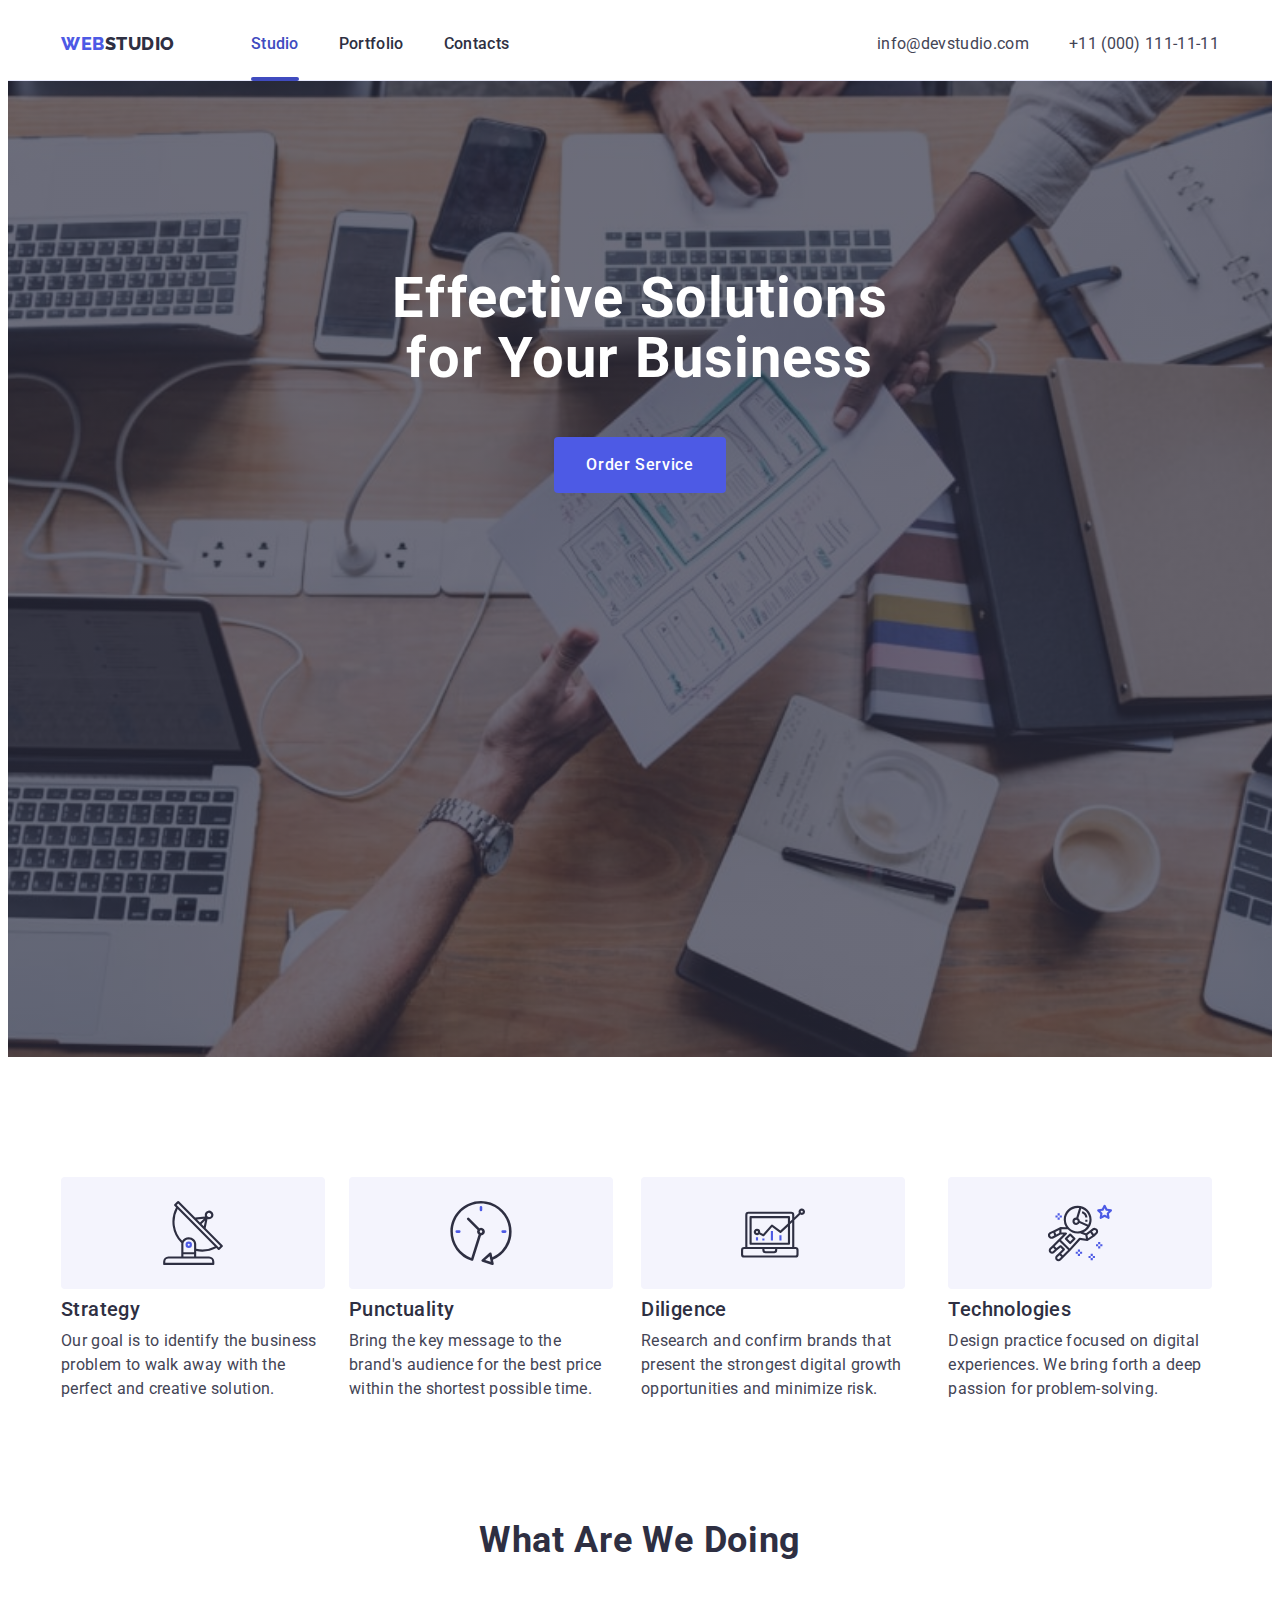
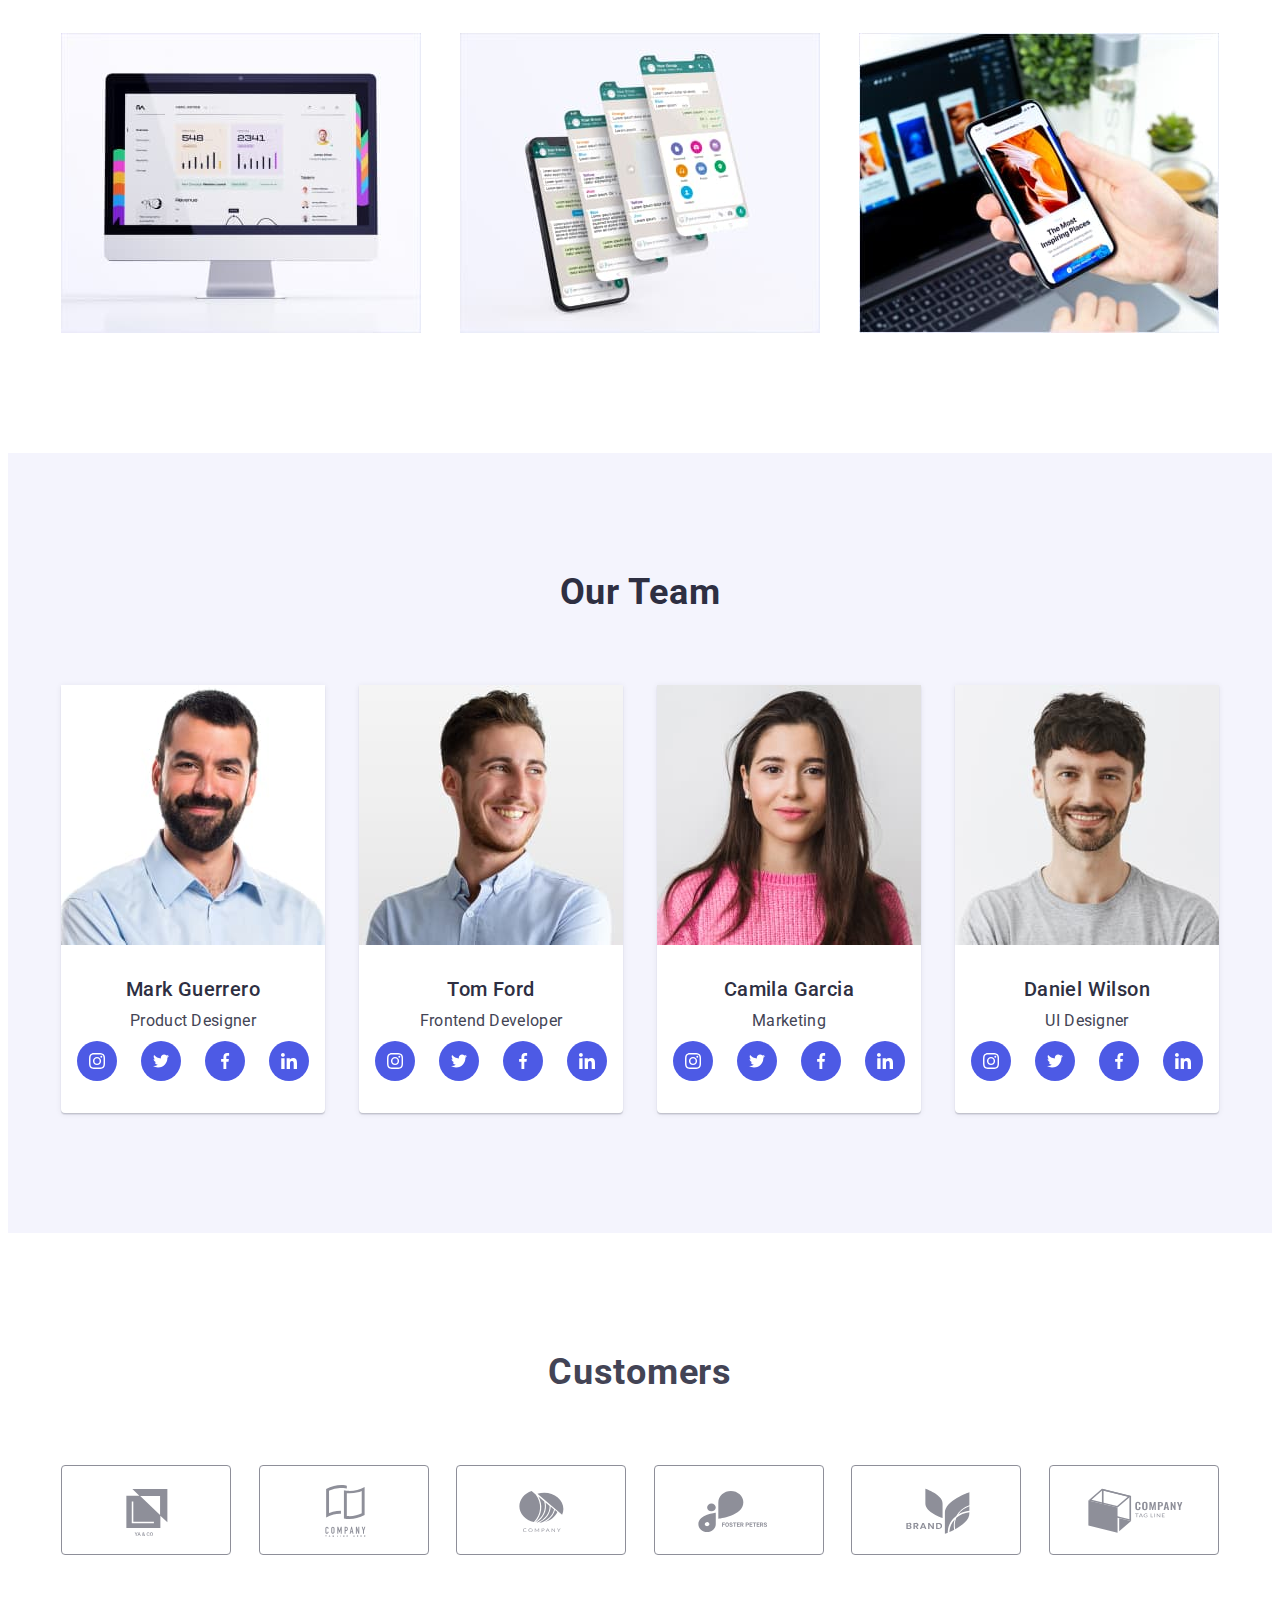
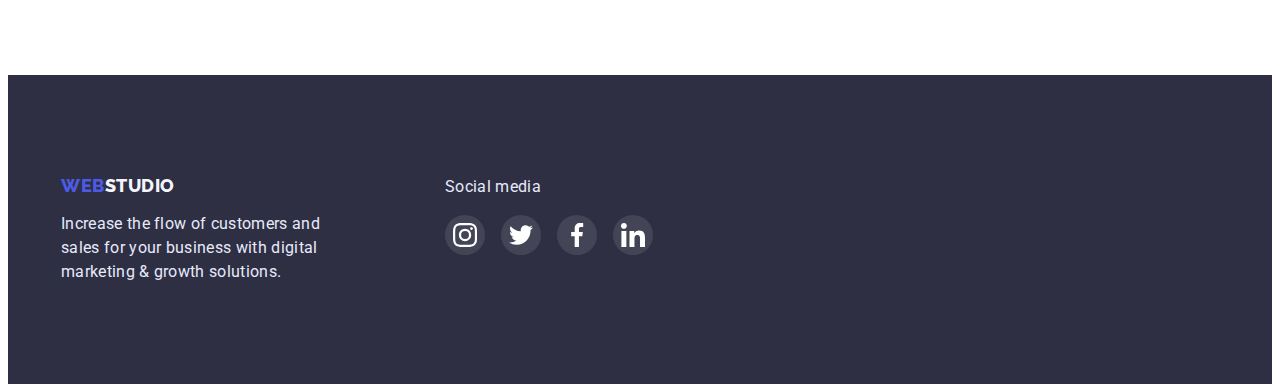
==== index.html @ ecda1d78 "start" ====
<!DOCTYPE html>
<html lang="en">
  <head>
    <meta charset="UTF-8" />
    <meta http-equiv="X-UA-Compatible" content="IE=edge" />
    <meta name="viewport" content="width=device-width, initial-scale=1.0" />
    <link rel="preconnect" href="https://fonts.googleapis.com" />
    <link rel="preconnect" href="https://fonts.gstatic.com" crossorigin />
    <link rel="stylesheet" href="https://cdnjs.cloudflare.com/ajax/libs/modern-normalize/1.1.0/modern-normalize.min.css" integrity="sha512-wpPYUAdjBVSE4KJnH1VR1HeZfpl1ub8YT/NKx4PuQ5NmX2tKuGu6U/JRp5y+Y8XG2tV+wKQpNHVUX03MfMFn9Q==" crossorigin="anonymous" referrerpolicy="no-referrer" />
    <link
      href="https://fonts.googleapis.com/css2?family=Raleway:wght@800&family=Roboto:wght@400;500;700&display=swap"
      rel="stylesheet"
    />
    <link rel="stylesheet" href="./styles/styles.css" />
    <title>WebStudio</title>
  </head>
  <body>
    <header class="header">
      <div class="container">
        <nav class="header-navigat">
          <a class="logo link" href="./index.html"
            >Web<span class="header-logo">Studio</span></a
          >
          <ul class="header-navigate-list list">
            <li><a class="header-item link current" href="./index.html">Studio</a></li>
            <li>
              <a class="header-item link " href="./portfolio.html">Portfolio</a>
            </li>
            <li><a class="header-item link" href="">Contacts</a></li>
          </ul>
        </nav>
        <address class="header-address">
          <ul class="header-adress-list list">
            <li>
              <a class="header-contacts link" href="mailto:info@devstudio.com"
                >info@devstudio.com</a
              >
            </li>
            <li>
              <a class="header-contacts link" href="tel:+110001111111"
                >+11 (000) 111-11-11</a
              >
            </li>
          </ul>
        </address>
      </div>
    </header>
    <main>
      <section class="face">
        <div class="face-conteiner container">
          <h1 class="face-text">Effective Solutions for Your Business</h1>
          <button class="face-btn" type="button" data-modal-open>Order Service</button>
        </div >
      </section>
      <section class="targets">
        <div class="targets-conteiner container">
          <h2 class="visually_hidden">targets</h2>
          <ul class="targets-list list">
            <li class="targets-item">
            <div class="targets-pictures">
           <svg class="targets-svg" width="64" height="64"> <use href="./images/sprite-icon-color.svg#icon-antenna-1" ></use> </svg>
              </div> 
              <h3 class="targets-main">Strategy</h3>
              <p class="targets-text">
                Our goal is to identify the business problem to walk away with the
                perfect and creative solution.
              </p>
            </li>
            <li class="targets-item">
              <div class="targets-pictures">
                <svg class="targets-svg" width="64" height="64"> <use href="./images/sprite-icon-color.svg#icon-clock-1" ></use> </svg>
              </div> 
              <h3 class="targets-main">Punctuality</h3>
              <p class="targets-text">
                Bring the key message to the brand's audience for the best price
                within the shortest possible time.
              </p>
            </li>
            <li class="targets-item">
              <div class="targets-pictures">
                <svg class="targets-svg" width="64" height="64"> <use href="./images/sprite-icon-color.svg#icon-diagram-1" ></use> </svg>
              </div> 
              <h3 class="targets-main">Diligence</h3>
              <p class="targets-text">
                Research and confirm brands that present the strongest digital
                growth opportunities and minimize risk.
              </p>
            </li>
            <li class="targets-item">
              <div class="targets-pictures">
                <svg class="targets-svg" width="64" height="64"> <use href="./images/sprite-icon-color.svg#icon-astronaut-1" ></use> </svg>
              </div> 
              <h3 class="targets-main">Technologies</h3>
              <p class="targets-text">
                Design practice focused on digital experiences. We bring forth a
                deep passion for problem-solving.
              </p>
            </li>
          </ul>
        </div>
      </section>
      <section class="activity">
        <div class="activity-conteiner container">
          <h2 class="activiti-main">What are we doing</h2>
          <ul class="activity-list list">
            <li>
              <img
                src="./images/img1.jpg"
                alt="dektop"
                width="360"
                height="300"
              />
            </li>
            <li>
              <img
                src="./images/img2.jpg"
                alt="layers"
                width="360"
                height="300"
              />
            </li>
            <li>
              <img
                src="./images/img3.jpg"
                alt="mobile"
                width="360"
                height="300"
              />
            </li>
          </ul>
        </div class="container">
      </section>
      <section class="team">
        <div class="team-conteiner container">
          <h2 class="team-main">Our Team</h2>
          <ul class="team-list list">
            <li class="team-item">
              <img
                src="./images/team_card_1.jpg"
                alt="Mark"
                width="264"
                height="260"
              />
              <div class="team_person-job">
                <h3 class="team-person">Mark Guerrero</h3>
                <p class="team-job">Product Designer</p>
                <ul class="team-list-icon list">
                  <li class="team-item-icon">
                    <a class="team-icon-link link" href="">
                      <svg class="team-icon"><use href="./images/sprite-icon.svg#icon-instagram-2"> </use></svg>
                    </a>
                  </li>
                  <li class="team-item-icon">
                    <a class="team-icon-link link" href="">
                      <svg class="team-icon"><use href="./images/sprite-icon.svg#icon-twitter-2"></use></svg>
                    </a>
                  </li>
                  <li class="team-item-icon">
                    <a class="team-icon-link link" href="">
                      <svg class="team-icon"><use href="./images/sprite-icon.svg#icon-facebook-2">  </use></svg>
                    </a>
                  </li>
                  <li class="team-item-icon">
                    <a class="team-icon-link link" href="">
                      <svg class="team-icon"><use href="./images/sprite-icon.svg#icon-linkedin-2">  </use></svg>
                    </a>
                  </li>
                </ul>
              </div>
            </li>
            <li class="team-item">
              <img
                src="./images/team_card_2.jpg"
                alt="Tom"
                width="264"
                height="260"
              />
              <div class="team_person-job">
                <h3 class="team-person">Tom Ford</h3>
                <p class="team-job">Frontend Developer</p>
                <ul class="team-list-icon list">
                  <li class="team-item-icon">
                    <a class="team-icon-link link" href="">
                      <svg class="team-icon"><use href="./images/sprite-icon.svg#icon-instagram-2"> </use></svg>
                    </a>
                  </li>
                  <li class="team-item-icon">
                    <a class="team-icon-link link" href="">
                      <svg class="team-icon"><use href="./images/sprite-icon.svg#icon-twitter-2"></use></svg>
                    </a>
                  </li>
                  <li class="team-item-icon">
                    <a class="team-icon-link link" href="">
                      <svg class="team-icon"><use href="./images/sprite-icon.svg#icon-facebook-2">  </use></svg>
                    </a>
                  </li>
                  <li class="team-item-icon">
                    <a class="team-icon-link link" href="">
                      <svg class="team-icon"><use href="./images/sprite-icon.svg#icon-linkedin-2">  </use></svg>
                    </a>
                  </li>
                </ul>
              </div>
            </li>
            <li class="team-item">
              <img
                src="./images/team_card_3.jpg"
                alt="Camila"
                width="264"
                height="260"
              />
              <div class="team_person-job">
                <h3 class="team-person">Camila Garcia</h3>
                <p class="team-job">Marketing</p>
                <ul class="team-list-icon list">
                  <li class="team-item-icon">
                    <a class="team-icon-link link" href="">
                      <svg class="team-icon"><use href="./images/sprite-icon.svg#icon-instagram-2"> </use></svg>
                    </a>
                  </li>
                  <li class="team-item-icon">
                    <a class="team-icon-link link" href="">
                      <svg class="team-icon"><use href="./images/sprite-icon.svg#icon-twitter-2"></use></svg>
                    </a>
                  </li>
                  <li class="team-item-icon">
                    <a class="team-icon-link link" href="">
                      <svg class="team-icon"><use href="./images/sprite-icon.svg#icon-facebook-2">  </use></svg>
                    </a>
                  </li>
                  <li class="team-item-icon">
                    <a class="team-icon-link link" href="">
                      <svg class="team-icon"><use href="./images/sprite-icon.svg#icon-linkedin-2">  </use></svg>
                    </a>
                  </li>
                </ul>
              </div>
            </li>
            <li class="team-item">
              <img
                src="./images/team_card_4.jpg"
                alt="Daniel"
                width="264"
                height="260"
              />
              <div class="team_person-job">
                <h3 class="team-person">Daniel Wilson</h3>
                <p class="team-job">UI Designer</p>
                <ul class="team-list-icon list">
                  <li class="team-item-icon">
                    <a class="team-icon-link link" href="">
                      <svg class="team-icon"><use href="./images/sprite-icon.svg#icon-instagram-2"> </use></svg>
                    </a>
                  </li>
                  <li class="team-item-icon">
                    <a class="team-icon-link link" href="">
                      <svg class="team-icon"><use href="./images/sprite-icon.svg#icon-twitter-2"></use></svg>
                    </a>
                  </li>
                  <li class="team-item-icon">
                    <a class="team-icon-link link" href="">
                      <svg class="team-icon"><use href="./images/sprite-icon.svg#icon-facebook-2">  </use></svg>
                    </a>
                  </li>
                  <li class="team-item-icon">
                    <a class="team-icon-link link" href="">
                      <svg class="team-icon"><use href="./images/sprite-icon.svg#icon-linkedin-2">  </use></svg>
                    </a>
                  </li>
                </ul>
              </div>
            </li>
          </ul>
        </div>
      </section>
      <section class="customers"><div class="container"><h2 class="customers-main">Customers</h2>
        <ul class="customers-list list">
          <li class="customers-item">
            <a href="" class="customers-link link">
              <svg class="customers-icon" width="" height="">
                <use href="./images/sprite-icon.svg#icon-Logo"></use>
              </svg>
            </a>
          </li>
          <li class="customers-item">
            <a href="" class="customers-link link">
              <svg class="customers-icon" width="" height="">
                <use href="./images/sprite-icon.svg#icon-Logo-1"></use>
              </svg>
            </a>
          </li>
          <li class="customers-item">
            <a href="" class="customers-link link">
              <svg class="customers-icon" width="" height="">
                <use href="./images/sprite-icon.svg#icon-Logo-2"></use>
              </svg>
            </a>
          </li>
          <li class="customers-item">
            <a href="" class="customers-link link">
              <svg class="customers-icon" width="" height="">
                <use href="./images/sprite-icon.svg#icon-Logo-3"></use>
              </svg>
            </a>
          </li>
          <li class="customers-item">
            <a href="" class="customers-link link">
              <svg class="customers-icon" width="" height="">
                <use href="./images/sprite-icon.svg#icon-Logo-4"></use>
              </svg>
            </a>
          </li>
          <li class="customers-item">
            <a href="" class="customers-link link">
              <svg class="customers-icon" width="" height="">
                <use href="./images/sprite-icon.svg#icon-Logo-5"></use>
              </svg>
            </a>
          </li>
        </ul>
      </div></section>
    </main>
    <footer class="footer">
      <div class=" footer-conteiner container">
        <div class="footer_logo-text">
          <a class="logo link" href="./index.html"
            >Web<span class="footer-logo">Studio</span></a
          >
          <p class="footer-text">
            Increase the flow of customers and sales for your business with digital
            marketing & growth solutions.
          </p>
        </div>
        <div class="footer-social">
          <p class="social-text">Social media</p>
          <ul class="social-list-icon list">
                    <li class="social-item-icon">
                      <a class="social-icon-link link" href="">
                        <svg class="social-icon"><use href="./images/sprite-icon.svg#icon-instagram-2"> </use></svg>
                      </a>
                    </li>
                    <li class="social-item-icon">
                      <a class="social-icon-link link" href="">
                        <svg class="social-icon"><use href="./images/sprite-icon.svg#icon-twitter-2"></use></svg>
                      </a>
                    </li>
                    <li class="social-item-icon">
                      <a class="social-icon-link link" href="">
                        <svg class="social-icon"><use href="./images/sprite-icon.svg#icon-facebook-2">  </use></svg>
                      </a>
                    </li>
                    <li class="social-item-icon">
                      <a class="social-icon-link link" href="">
                        <svg class="social-icon"><use href="./images/sprite-icon.svg#icon-linkedin-2">  </use></svg>
                      </a>
                    </li>
                  </ul>
        </div>
      </div>
    </footer>
    <div class="backdrop is-hidden" data-modal>
      <div class="modal">
        
        <button class="backdrop-close-btn" data-modal-close>
          <svg class="close-btn">
            <use class="close-btn-x" width="8px" height="8px" href="./images/xo.svg#icon-x"></use></svg>
        </button>
      </div>
    </div>
    <script src="./js/modal.js"></script>
  </body>
</html>
---- styles/styles.css ----
:root {
    --text: #434455;
    --primary_brand: #4D5AE5;
    --dark: #2E2F42;
    --pressed_state: #404BBF;
    --subtle_text: #8E8F99;
    --success: #31D0AA;
    --accent: #E7E9FC;
    --light: #F4F4Fd;
    --modal_overlay: rgb(46, 47, 66, 0.4);
    --hero_background: rgb(46, 47, 66, 0.7);
    --white_background: #FFFFFF;

}

body {
    font-family: "Roboto", sans-serif;
    color: var(--text);

}

h1,
h2,
h3,
p,
ul {
    margin: 0;
    padding: 0;
}

img {
    display: block;
    max-width: 100%;
    height: auto;
}

.list {

    list-style: none;
}

.link {
    text-decoration: none;
}

.container {
    width: 1158px;
    padding: 0 15px;
    margin: auto;

    /* outline: 1px solid orange; */
}

.visually_hidden {
    position: absolute;
    width: 1px;
    height: 1px;
    margin: -1px;
    border: 0;
    padding: 0;
    white-space: nowrap;
    clip-path: inset(100%);
    clip: rect(0 0 0 0);
    overflow: hidden;
}

/*--------------MODAL-------------*/
.backdrop {
    position: fixed;
    left: 0;
    top: 0;
    width: 100%;
    height: 100%;
    background-color: var(--modal_overlay);
    opacity: 1;

    transition: opacity 250ms cubic-bezier(0.4, 0, 0.2, 1);
}

.backdrop.is-hidden {
    opacity: 0;
    pointer-events: none;
}

.modal {
    position: absolute;
    top: 50%;
    left: 50%;
    transform: translate(-50%, -50%);
    min-width: 408px;
    min-height: 576px;

    background-color: var(--white_background);
    box-shadow: 0px 1px 1px rgba(0, 0, 0, 0.14), 0px 1px 3px rgba(0, 0, 0, 0.12), 0px 2px 1px rgba(0, 0, 0, 0.2);
    border-radius: 4px;
}

.backdrop-close-btn {
    position: absolute;
    top: 24px;
    right: 24px;
    display: flex;
    justify-content: center;
    align-items: center;
    width: 24px;
    height: 24px;
    border: 1px solid var(--dark);
    border-radius: 50%;
    background-color: var(--white_background);
    

    transition: background-color 250ms cubic-bezier(0.4, 0, 0.2, 1);
    cursor: pointer;

}

.close-btn{

    width: 8px;
    height: 8px;
    fill: var(--dark);
    transition: transform 250ms cubic-bezier(0.4, 0, 0.2, 1);
}

.backdrop-close-btn:is(:hover, :focus) {
    border: 1px solid var(--pressed_state);
    background-color: var(--pressed_state);
}

.backdrop-close-btn:is(:hover, :focus) .close-btn{
    fill: var(--white_background);
    transform: rotate(180deg);
}




/*----------HEADER-FOOTER--------*/
.header {
    margin: 0;
    padding: 24px 0;
    border-bottom-width: 1px;
    border-bottom-style: solid;
    border-bottom-color: var(--accent);
}

.header>.container {
    display: flex;
    justify-content: space-between;

}

.header-navigat {
    display: flex;
    justify-content: space-between;
    align-items: center;

}

.header-navigate-list {
    display: flex;
    gap: 40px;
    margin-left: 76px;
}

.logo {
    font-family: 'Raleway', sans-serif;
    font-weight: 800;
    font-size: 18px;
    line-height: 1.17;
    letter-spacing: 0.03em;
    text-transform: uppercase;
    color: var(--primary_brand);

    margin: 0;
    padding: 0;

}

.header-logo {
    color: var(--dark);
}

.header-adress-list {
    display: flex;
    gap: 40px;
}

.header-item {
    position: relative;
    font-family: inherit;
    font-weight: 500;
    font-size: 16px;
    line-height: 1.5;
    letter-spacing: 0.02em;
    color: var(--dark);

    transition: color 250ms cubic-bezier(0.4, 0, 0.2, 1);
}

.header-item:is(:hover, :focus) {
    color: var(--pressed_state);
}

.current {
    color: var(--pressed_state);
    }

.current::after {
    position: absolute;
    content: '';
    display: block;
    background-color: currentColor;
    left: 0;
    bottom: -28px;

    width: 100%;
    height: 4px;
    border-radius: 2px;
}

.header-address {
    display: flex;
    font-style: normal;
    align-items: center;
    justify-content: flex-end;
    gap: 40px;
    margin: 0;
}


.header-contacts {
    font-style: normal;
    font-size: 16px;
    line-height: 1.5;
    letter-spacing: 0.02em;
    color: var(--text);

    transition: color 250ms cubic-bezier(0.4, 0, 0.2, 1);
}

.header-contacts:is(:hover, :focus) {
    color: var(--pressed_state);
}


.footer {
    padding-top: 100px;
    padding-bottom: 100px;
    background-color: var(--dark);
}

.footer-conteiner {
    display: flex;
}

.footer_logo-text {}

.footer-logo {
    color: var(--light);
}

.footer-text {
    font-size: 16px;
    line-height: 1.5;
    letter-spacing: 0.02em;
    color: var(--accent);

    width: 264px;
    margin-top: 16px;

}

.footer-social {
    margin-left: 120px;
}

.social-text {
    font-size: 16px;
    line-height: 1.5;
    letter-spacing: 0.02em;
    color: var(--accent);

}

.social-list-icon {
    display: flex;
    align-items: center;
    gap: 16px;
    margin-top: 16px;
}

.social-item-icon {}

.social-icon-link {
    display: flex;
    justify-content: center;
    align-items: center;
    width: 40px;
    height: 40px;
    border-radius: 50%;
    background-image: linear-gradient(rgba(255, 255, 255, 0.1), rgba(255, 255, 255, 0.1));

    transition: background-color 250ms cubic-bezier(0.4, 0, 0.2, 1);
}

.social-icon-link:is(:hover, :focus) {
    background-color: var(--success);
}

.social-icon {

    width: 24px;
    height: 24px;
    fill: var(--white_background);
}

/*----------MAIN---------*/
.face {
    max-width: 1440px;
    height: 600px;
    margin: 0 auto;
    background-color: var(--dark);
    background-image: linear-gradient(rgba(46, 47, 66, 0.7), rgba(46, 47, 66, 0.7)), url(../images/people-office\ 1-min.jpg);
    background-repeat: no-repeat;
    background-size: cover;
    background-position: center;
    padding-top: 188px;
    padding-bottom: 188px;
}

.face-conteiner {
    display: flex;
    flex-direction: column;
    justify-content: center;
    align-items: center;

}

.face-text {
    font-weight: 700;
    font-size: 56px;
    line-height: 1.07;
    text-align: center;
    letter-spacing: 0.02em;
    cursor: pointer;
    color: var(--white_background);


    margin-bottom: 48px;
    width: 496px;

}

.face-btn {
    font-family: 'Roboto', sans-serif;
    font-weight: 500;
    font-size: 16px;
    line-height: 1.5;
    letter-spacing: 0.04em;
    background-color: var(--primary_brand);
    color: var(--white_background);
    cursor: pointer;

    padding-top: 16px;
    padding-bottom: 16px;
    padding-left: 32px;
    padding-right: 32px;
    border-radius: 4px;
    border: none;

    transition: background-color 250ms cubic-bezier(0.4, 0, 0.2, 1);
}

.face-btn:is(:hover, :focus) {
    background-color: var(--pressed_state);
}

.targets {
    padding-top: 120px;
    padding-bottom: 120px;

}

.targets-item {}

.targets-pictures {
    display: flex;
    justify-content: center;
    align-items: center;

    width: 264px;
    height: 112px;
    margin-bottom: 8px;

    background: var(--light);
    border-radius: 4px;
}

.targets-svg {}

.targets-list {
    display: flex;
    justify-content: space-between;
    gap: 24px;
}



.targets-main {
    font-weight: 500;
    font-size: 20px;
    line-height: 1.2;
    letter-spacing: 0.02em;
    color: var(--dark);

    margin-bottom: 8px;

}

.targets-text {
    font-size: 16px;
    line-height: 1.5;
    letter-spacing: 0.02em;
    color: var(--text);

    margin: 0;
}

.activity {
    padding-top: 0;
    padding-bottom: 120px;
}

.activiti-main {
    font-weight: 700;
    font-size: 36px;
    line-height: 1.11;
    letter-spacing: 0.02em;
    text-align: center;
    text-transform: capitalize;
    color: var(--dark);

    margin-bottom: 72px;

}

.activity-list {
    display: flex;
    justify-content: space-between;

}

.team {
    background-color: var(--light);

    padding-top: 120px;
    padding-bottom: 120px;

}

.team-main {
    font-weight: 700;
    font-size: 36px;
    line-height: 1.11;
    text-align: center;
    letter-spacing: 0.02em;
    text-transform: capitalize;
    color: var(--dark);

    margin-bottom: 72px;

}

.team-list {
    display: flex;
    justify-content: space-between;

}

.team-item {
    box-shadow: 0px 1px 6px rgba(46, 47, 66, 0.08), 0px 1px 1px rgba(46, 47, 66, 0.16), 0px 2px 1px rgba(46, 47, 66, 0.08);
    border-radius: 0px 0px 4px 4px;
    background-color: var(--white_background);
}

.team_person-job {
    padding: 32px 16px;
    margin: 0;
}

.team-person {
    font-weight: 500;
    font-size: 20px;
    line-height: 1.2;
    text-align: center;
    letter-spacing: 0.02em;
    color: var(--dark);

    margin-bottom: 8px;

}

.team-job {
    font-size: 16px;
    line-height: 1.5;
    text-align: center;
    letter-spacing: 0.02em;
    color: var(--text);

}

.team-list-icon {
    display: flex;
    justify-content: space-between;
    align-items: center;
    /* gap: 24px; */
    margin-top: 8px;
}

.team-item-icon {}

.team-icon-link {
    display: flex;
    justify-content: center;
    align-items: center;
    width: 40px;
    height: 40px;
    border-radius: 50%;
    background-color: var(--primary_brand);

    transition: background-color 250ms cubic-bezier(0.4, 0, 0.2, 1);
}

.team-icon-link:is(:hover, :focus) {
    background-color: var(--pressed_state);
}

.team-icon {

    width: 16px;
    height: 16px;
    fill: var(--white_background);
}

.customers {
    padding-top: 120px;
    padding-bottom: 120px;
}

.customers-main {

    font-size: 36px;
    line-height: 1.11;
    text-align: center;
    letter-spacing: 0.02em;
    text-transform: capitalize;

    margin-bottom: 72px;
}

.customers-list {
    display: flex;
    justify-content: space-between;
    align-items: center;
    /* gap: 24px; */
}


.customers-item {}

.customers-link {
    display: flex;
    justify-content: center;
    align-items: center;
    width: 168px;
    height: 88px;
    margin: 0;

    border: 1px solid var(--subtle_text);
    border-radius: 4px;

    transition: border-color 250ms cubic-bezier(0.4, 0, 0.2, 1);
}

.customers-icon {
    width: 104px;
    height: 56px;
    fill: var(--subtle_text);

    transition: fill 250ms cubic-bezier(0.4, 0, 0.2, 1);
}

.customers-link:is(:hover, :focus) {
    cursor: pointer;
    border-color: var(--pressed_state);
}

.customers-link:is(:hover, :focus) .customers-icon {
    fill: var(--pressed_state);
}

/*----------PORTFOLIO---------*/
.filters {
    padding-top: 96px;
    padding-bottom: 120px;
}

.filters-list {
    display: flex;
    justify-content: center;
    gap: 24px;

}

.filters-btn {
    font-family: inherit;
    font-weight: 500;
    font-size: 16px;
    line-height: 1.5;
    text-align: center;
    letter-spacing: 0.04em;
    cursor: pointer;
    color: var(--primary_brand);

    padding-left: 24px;
    padding-top: 12px;
    padding-bottom: 12px;
    padding-right: 24px;
    border: 1px solid var(--accent);
    border-radius: 4px;

    transition: color 250ms cubic-bezier(0.4, 0, 0.2, 1),
        background-color 250ms cubic-bezier(0.4, 0, 0.2, 1),
        box-shadow 250ms cubic-bezier(0.4, 0, 0.2, 1);
}

.filters-btn:is(:hover, :focus) {
    color: var(--white_background);
    background-color: var(--pressed_state);
    box-shadow: 0px 3px 1px rgba(0, 0, 0, 0.1), 0px 2px 1px rgba(0, 0, 0, 0.08), 0px 2px 2px rgba(0, 0, 0, 0.12);

}

.exempl {
    display: flex;
    flex-wrap: wrap;
    justify-content: space-between;
    margin: 72px 0 0 0;
    row-gap: 48px;
    column-gap: 24px;
}

.exempl-item {
    flex-basis: calc((100% - 48px) / 3);
}

.exempl-link {
    display: block;
    background-color: var(--white_background);

    transition: box-shadow 250ms cubic-bezier(0.4, 0, 0.2, 1);
}

.exempl-picture {
    position: relative;
    overflow: hidden;
}

.exempl-picture-text {
    font-style: normal;
    font-weight: 400;
    font-size: 16px;
    line-height: 1.5;
    letter-spacing: 0.02em;
    color: var(--light);
    padding-top: 40px;
    padding-left: 32px;
    padding-right: 32px;

    position: absolute;
    width: 100%;
    height: 100%;
    bottom: 0;
    left: 0;
    transform: translateY(100%);
    background-color: var(--primary_brand);

    transition: transform 250ms cubic-bezier(0.4, 0, 0.2, 1);


}

.exempl-link:is(:hover, :focus) .exempl-picture-text {
    transform: translateY(0);
}

.exempl-link:is(:hover, :focus) {
    box-shadow: 0px 1px 6px rgba(46, 47, 66, 0.08), 0px 1px 1px rgba(46, 47, 66, 0.16), 0px 2px 1px rgba(46, 47, 66, 0.08);
}

.exempl-job_filter {
    border-bottom: 1px solid var(--accent);
    border-left: 1px solid var(--accent);
    border-right: 1px solid var(--accent);
    padding-top: 32px;
    padding-bottom: 32px;
    padding-left: 16px;
}

.exempl-job {
    font-weight: 500;
    font-size: 20px;
    line-height: 1.2;
    letter-spacing: 0.02em;
    color: var(--dark);

    margin-bottom: 8px;
}

.exempl-filter {
    font-size: 16px;
    line-height: 1.5;
    letter-spacing: 0.02em;
    color: var(--text);

}
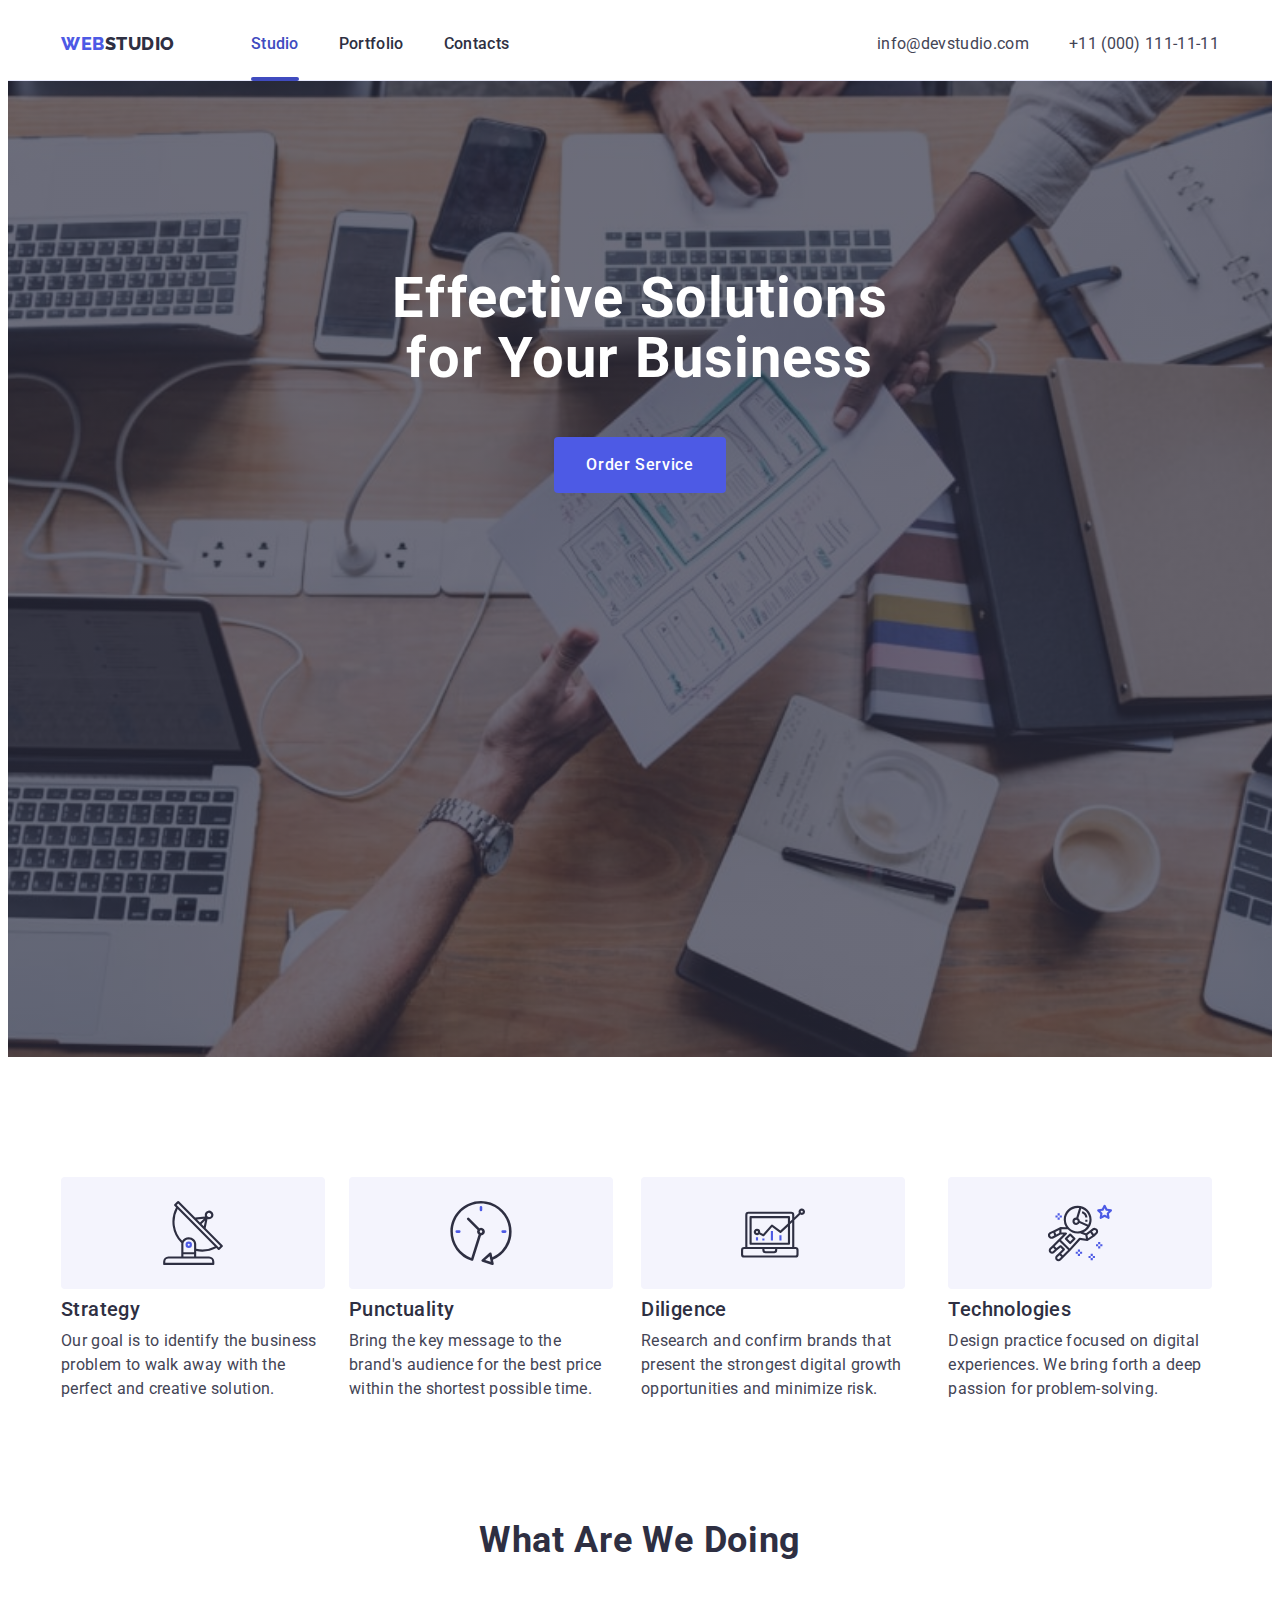
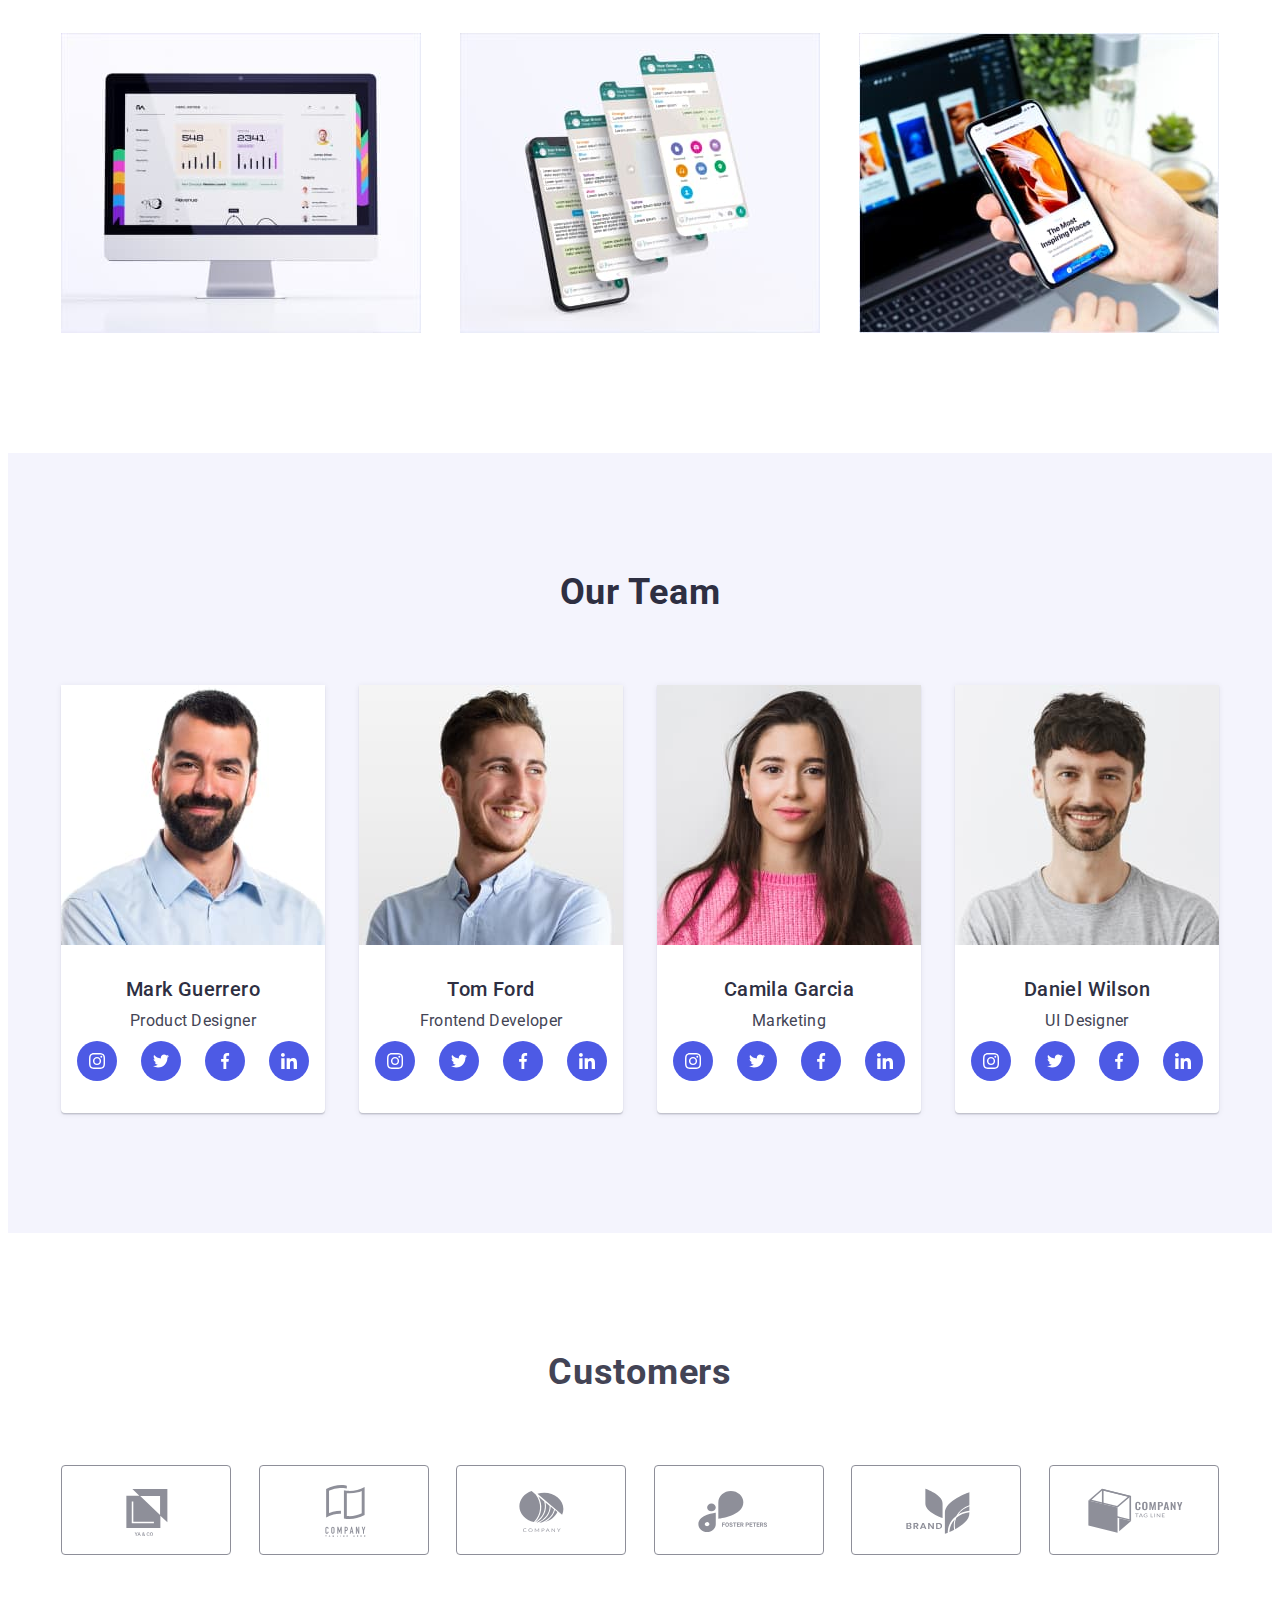
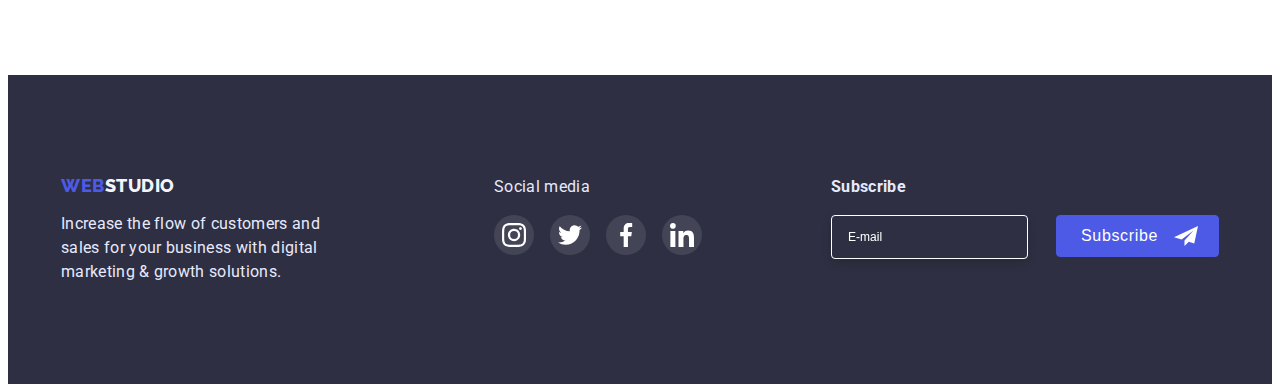
==== commit 281d5013: "perevirka1" ====
--- a/index.html
+++ b/index.html
@@ -356,15 +356,64 @@
                     </li>
                   </ul>
         </div>
+        <form action="" class="footer-connect">
+          <h2 class="social-text">Subscribe</h2>
+          <input type="email" name="email" id="" class="connect-email" placeholder="E-mail">
+          <button type="submit" class="connect-btn">Subscribe</button></form>
       </div>
     </footer>
     <div class="backdrop is-hidden" data-modal>
       <div class="modal">
-        
         <button class="backdrop-close-btn" data-modal-close>
           <svg class="close-btn">
             <use class="close-btn-x" width="8px" height="8px" href="./images/xo.svg#icon-x"></use></svg>
-        </button>
+          </button>
+          <h2 class="modal-main">Leave your contacts and we will call you back</h2>
+        <form class="modal-form">
+  
+            <label class="modal-label">Name
+              <div class="modal-label-input">
+                <input class="modal-field" type="text" name="name" autofocus >
+                <span class="label-icon">
+                  <svg class="label-icon-svg">
+                    <use class="label-icon-use" href="./images/sprite-icon.svg#icon-person"></use>
+                  </svg>
+              </div>
+              </span>
+            </label>
+            <label class="modal-label">Phone
+              <div class="modal-label-input">
+                <input class="modal-field" type="tel" name="tel">
+                <span class="label-icon">
+                  <svg class="label-icon-svg kostul">
+                    <use class="label-icon-use" width="13px" height="13px" href="./images/sprite-icon.svg#icon-phone"></use>
+                  </svg>
+                </span>
+              </div>
+            </label>
+            <label class="modal-label">Email
+              <div class="modal-label-input">
+                <input class="modal-field" type="email" name="email">
+                <span class="label-icon">
+                  <svg class="label-icon-svg kostul">
+                    <use class="label-icon-use" width="15px" height="12px" href="./images/sprite-icon.svg#icon-mail"></use>
+                  </svg>
+              </div>
+              </span>
+            </label class="modal-label">
+            <label class="modal-label">Comment
+              <textarea class="modal-textarea" name="coment" id="" rows="6" placeholder="Text input" ></textarea>
+            </label>
+          <div class="modal-police">
+            <label class="modal-label policy-label">
+              <input class="real-chackbox visually_hidden" type="checkbox" name="police" value="police" required>
+              <span class="modal-chackbox"></span>
+              I accept the terms and conditions of the
+              <a class="" href=""> Privacy Policy</a>
+            </label>
+          </div>
+          <button class="face-btn form-btn" type="submit">Send</button>
+        </form>
       </div>
     </div>
     <script src="./js/modal.js"></script>
--- a/styles/styles.css
+++ b/styles/styles.css
@@ -83,12 +83,18 @@
 }
 
 .modal {
+    display: flex;
+    flex-direction: column;
+    justify-content: center;
+    align-items: center;
+    flex-wrap: wrap;
     position: absolute;
     top: 50%;
     left: 50%;
     transform: translate(-50%, -50%);
-    min-width: 408px;
+    width: 408px;
     min-height: 576px;
+    padding: 24px;
 
     background-color: var(--white_background);
     box-shadow: 0px 1px 1px rgba(0, 0, 0, 0.14), 0px 1px 3px rgba(0, 0, 0, 0.12), 0px 2px 1px rgba(0, 0, 0, 0.2);
@@ -107,14 +113,14 @@
     border: 1px solid var(--dark);
     border-radius: 50%;
     background-color: var(--white_background);
-    
+
 
     transition: background-color 250ms cubic-bezier(0.4, 0, 0.2, 1);
     cursor: pointer;
 
 }
 
-.close-btn{
+.close-btn {
 
     width: 8px;
     height: 8px;
@@ -127,11 +133,167 @@
     background-color: var(--pressed_state);
 }
 
-.backdrop-close-btn:is(:hover, :focus) .close-btn{
+.backdrop-close-btn:is(:hover, :focus) .close-btn {
     fill: var(--white_background);
     transform: rotate(180deg);
 }
 
+.modal-main {
+    margin-top: 48px;
+
+    font-weight: 500;
+    font-size: 16px;
+    line-height: 1.5;
+    text-align: center;
+    letter-spacing: 0.02em;
+    color: var(--dark);
+}
+
+
+
+.modal-form {
+    display: flex;
+    flex-direction: column;
+    justify-content: center;
+    align-content: center;
+    width: 100%;
+    margin-top: 16px;
+}
+
+.modal-label-input {
+    position: relative;
+
+}
+
+.modal-label {
+
+    font-weight: 400;
+    font-size: 12px;
+    line-height: 1.17;
+    letter-spacing: 0.04em;
+    color: var(--subtle_text);
+}
+
+.modal-field {
+    display: block;
+    width: 100%;
+    margin-top: 4px;
+    margin-bottom: 8px;
+    padding-left: 38px;
+    height: 40px;
+
+    opacity: 0.2;
+    border: 1px solid #2E2F42;
+    border-radius: 4px;
+
+    transition: opacity 250ms cubic-bezier(0.4, 0, 0.2, 1);
+}
+
+.modal-field:focus {
+    border: none;
+    outline: 1px solid var(--primary_brand);
+    opacity: 1;
+}
+
+.modal-field:focus+.label-icon {
+    fill: var(--primary_brand);
+}
+
+.label-icon {
+    fill: var(--dark);
+
+    transition: fill 250ms cubic-bezier(0.4, 0, 0.2, 1);
+}
+
+.label-icon-svg {
+    position: absolute;
+    display: flex;
+    justify-content: center;
+    align-content: center;
+    top: 50%;
+    left: 16px;
+    transform: translateY(-50%);
+
+
+    width: 18px;
+    height: 24px;
+}
+
+.label-icon-svg.kostul {
+    padding-top: 5px;
+}
+
+.label-icon-use {}
+
+.modal-textarea {
+    display: block;
+    width: 100%;
+    height: 120px;
+    margin-top: 4px;
+    resize: none;
+
+    padding: 8px 16px;
+    opacity: 0.2;
+    border: 1px solid #2E2F42;
+    border-radius: 4px;
+}
+
+.modal-textarea:focus {
+    border: none;
+    outline: 1px solid var(--primary_brand);
+    opacity: 1;
+}
+
+.modal-textarea::placeholder {
+    font-weight: 400;
+    font-size: 12px;
+    line-height: 1.17;
+    letter-spacing: 0.04em;
+    color: rgba(46, 47, 66, 0.4);
+}
+
+.modal-police {}
+
+.policy-label {
+    display: flex;
+    align-items: center;
+    margin-top: 16px;
+}
+
+.policy-label a {
+    margin-left: 5px;
+}
+
+.modal-chackbox {
+    display: inline-block;
+    width: 16px;
+    height: 16px;
+    margin-right: 8px;
+
+
+    border: 1px solid var(--dark);
+    border-radius: 2px;
+
+    transition: border 250ms cubic-bezier(0.4, 0, 0.2, 1),
+        background-color 250ms cubic-bezier(0.4, 0, 0.2, 1),
+        background-image 250ms cubic-bezier(0.4, 0, 0.2, 1);
+}
+
+.real-chackbox:checked+.modal-chackbox {
+    background-color: var(--pressed_state);
+    background-image: url(../images/checed.svg);
+    background-repeat: no-repeat;
+    background-size: contain;
+    border: 3px solid var(--pressed_state);
+
+
+}
+
+.form-btn {
+    margin-top: 24px;
+    margin-left: 96px;
+    margin-right: 96px;
+}
 
 
 
@@ -204,7 +366,7 @@
 
 .current {
     color: var(--pressed_state);
-    }
+}
 
 .current::after {
     position: absolute;
@@ -252,6 +414,7 @@
 
 .footer-conteiner {
     display: flex;
+    justify-content: space-between;
 }
 
 .footer_logo-text {}
@@ -313,6 +476,64 @@
     width: 24px;
     height: 24px;
     fill: var(--white_background);
+}
+
+.footer-connect {
+    margin-left: 80px;
+
+}
+
+.connect-email {
+    height: 40px;
+    width: auto;
+    margin-top: 16px;
+    margin-right: 24px;
+    padding-left: 16px;
+
+
+    background-color: var(--dark);
+    border: 1px solid var(--white_background);
+    filter: drop-shadow(0px 4px 4px rgba(0, 0, 0, 0.15));
+    border-radius: 4px;
+}
+
+.connect-email::placeholder {
+    font-weight: 400;
+    font-size: 12px;
+    line-height: 2;
+    color: var(--white_background);
+}
+
+.connect-btn {
+    position: relative;
+    padding: 8px 60px 8px 24px;
+    background-color: var(--primary_brand);
+    border: 1px solid var(--primary_brand);
+    border-radius: 4px;
+
+    font-weight: 500;
+    font-size: 16px;
+    line-height: 1.5;
+    letter-spacing: 0.04em;
+    color: var(--white_background);
+
+}
+
+.connect-btn::after {
+    content: '';
+    position: absolute;
+    display: block;
+    right: 20px;
+    top: 50%;
+    transform: translateY(-50%);
+
+    width: 24px;
+    height: 24px;
+    background-position: center;
+    background-image: url(../images/telegram.svg);
+    background-repeat: no-repeat;
+    background-size: cover;
+
 }
 
 /*----------MAIN---------*/
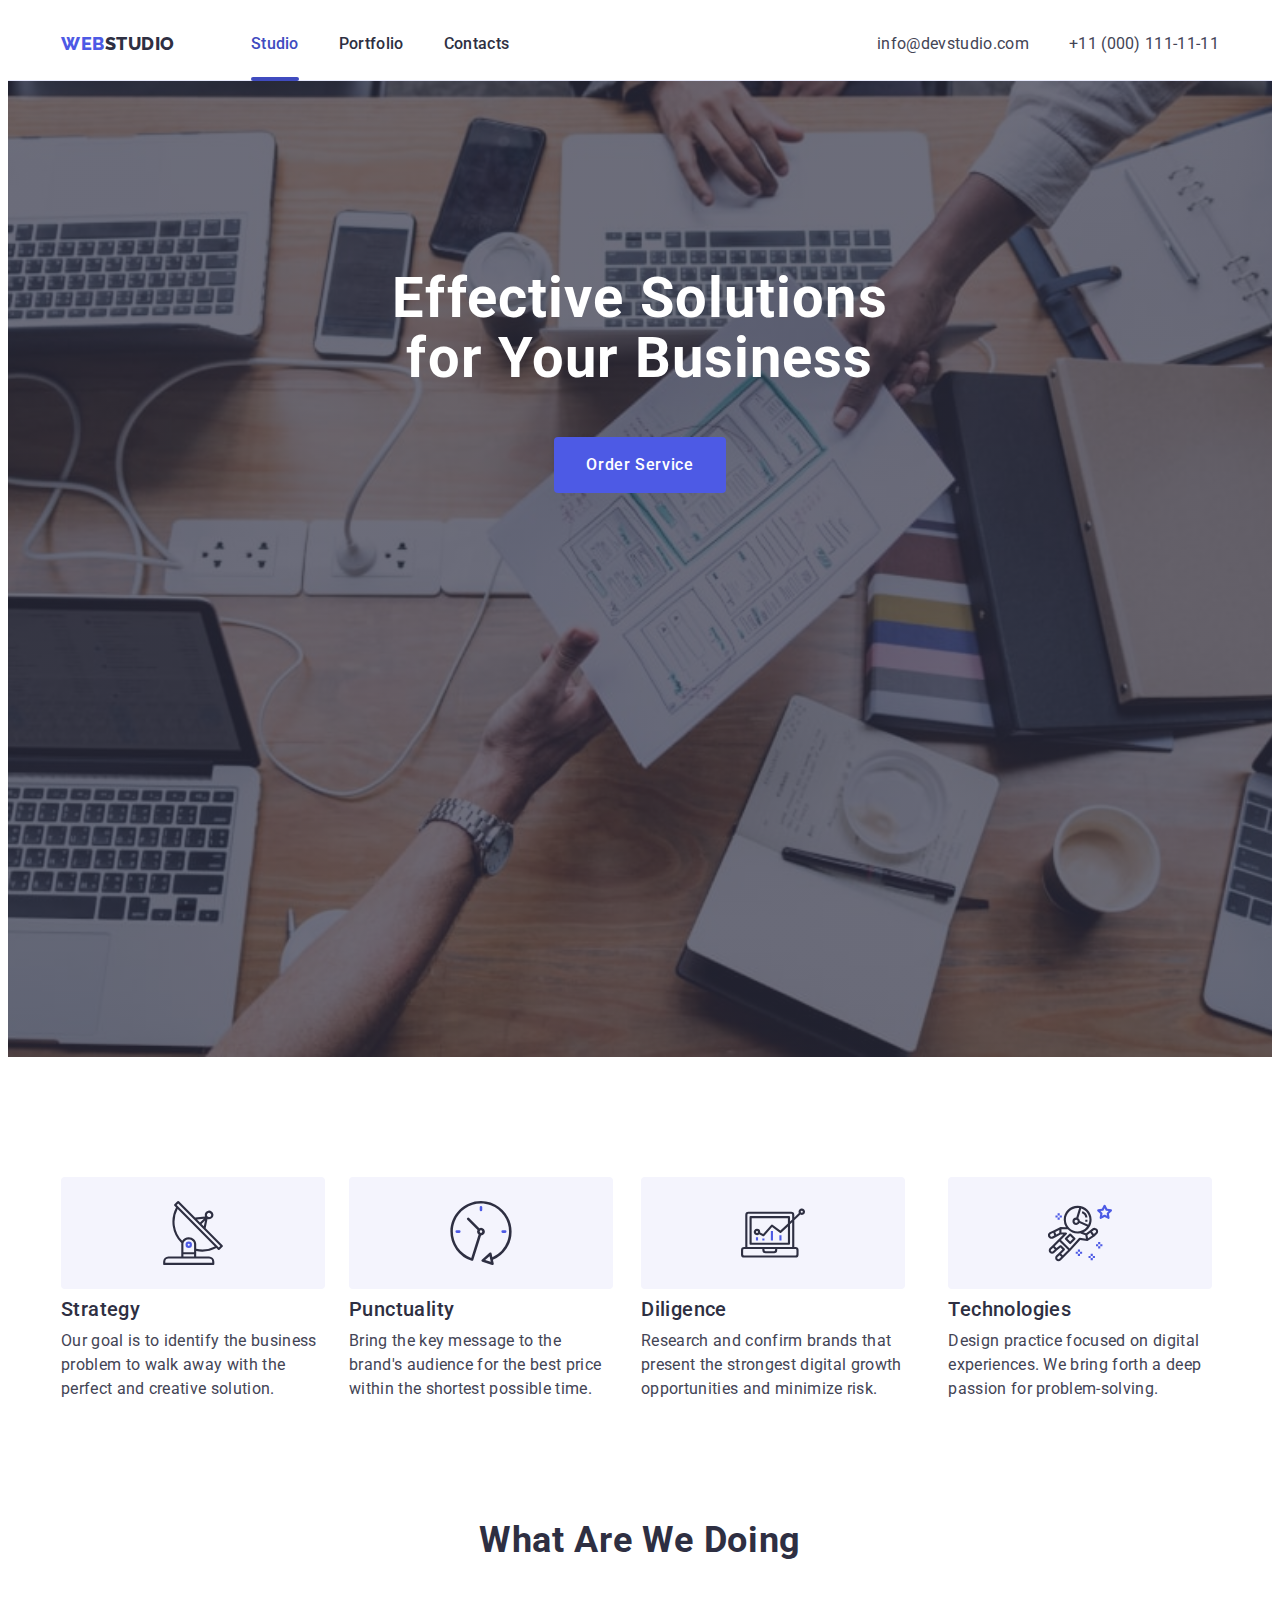
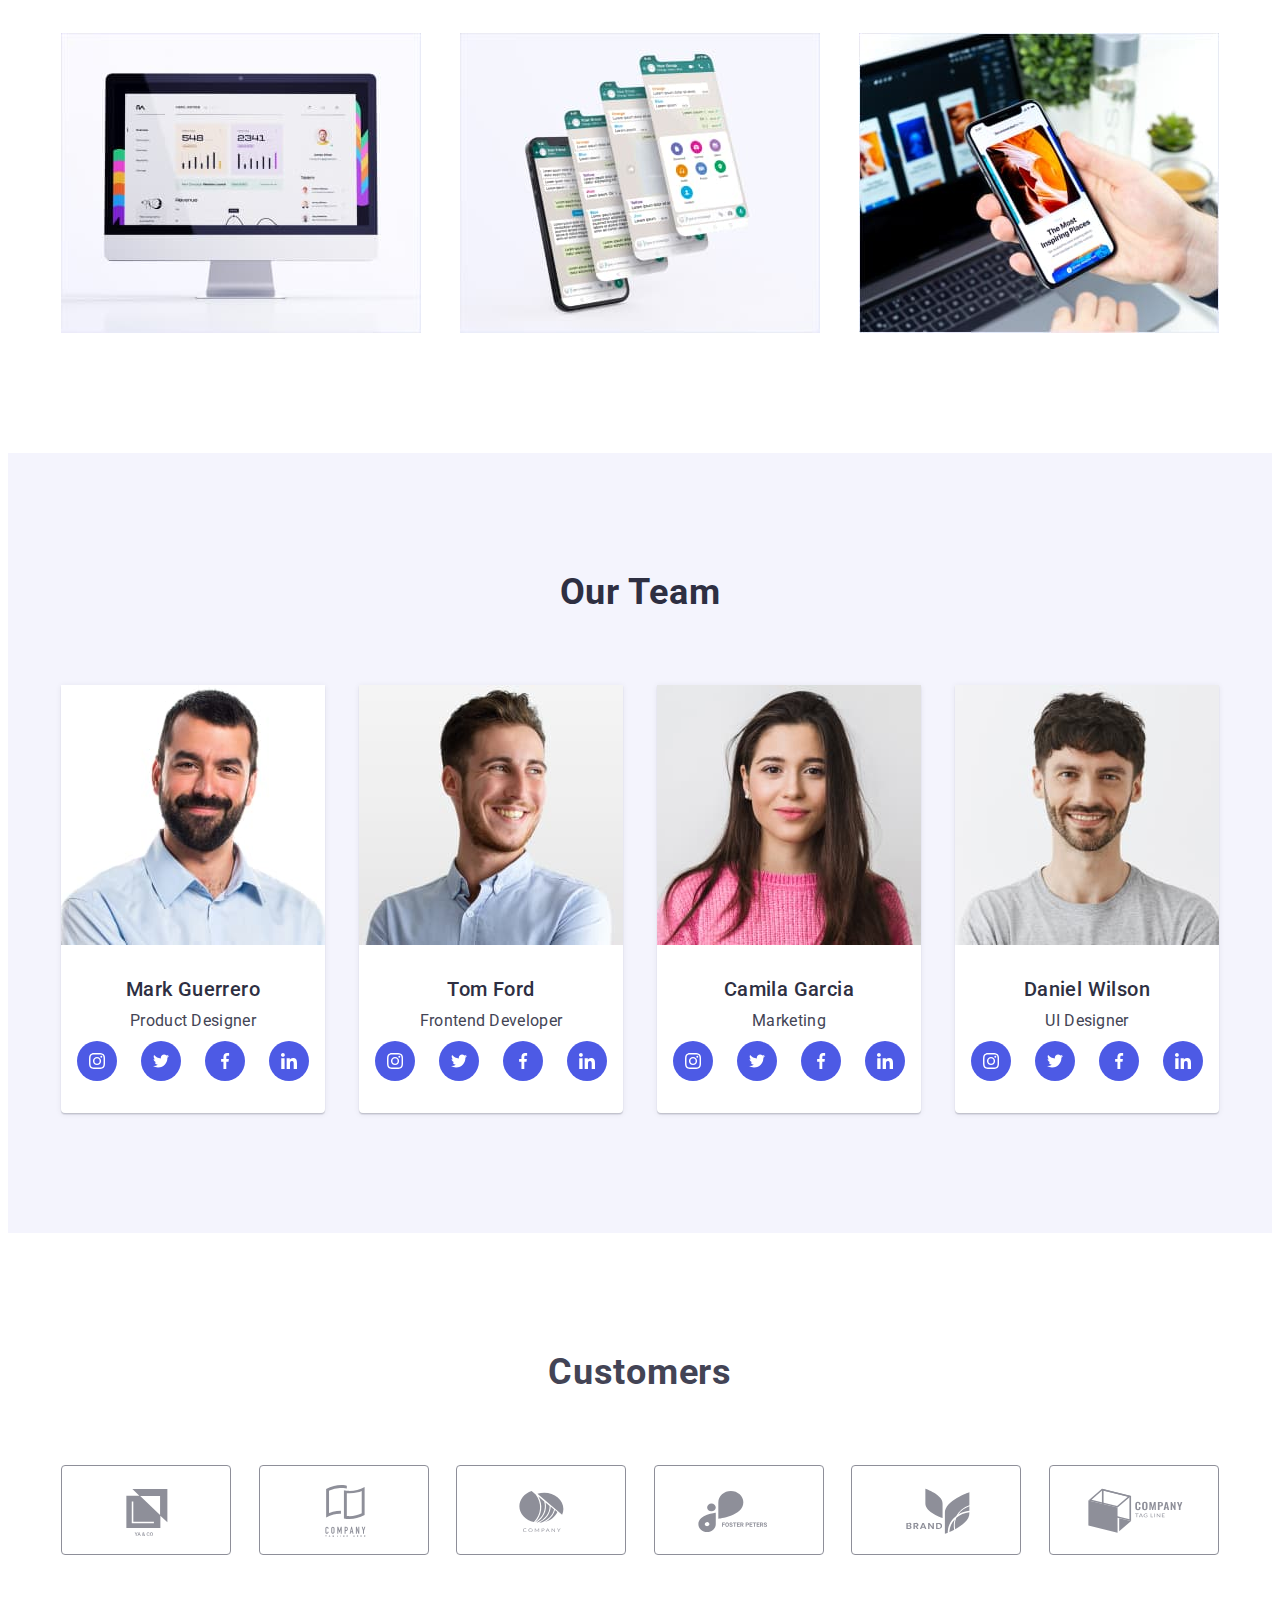
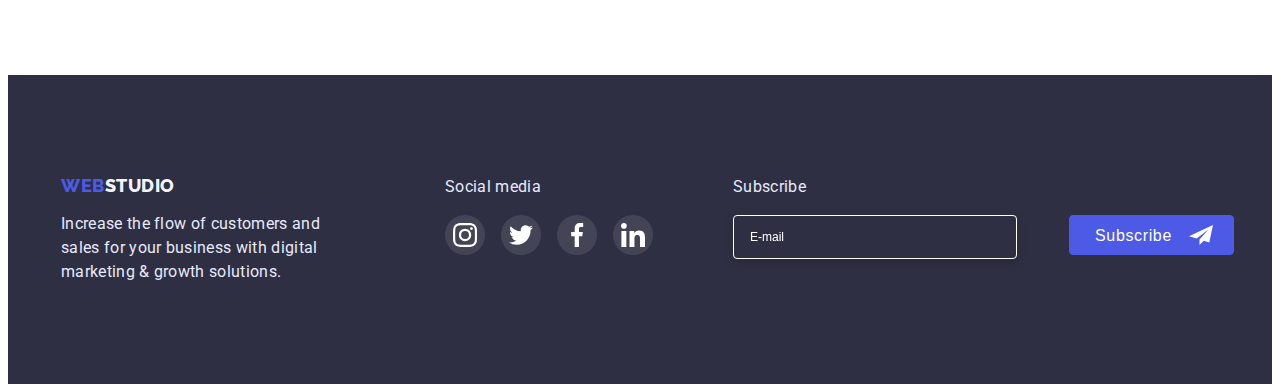
==== commit 93401e5f: "perevirka2" ====
--- a/index.html
+++ b/index.html
@@ -128,7 +128,7 @@
               />
             </li>
           </ul>
-        </div class="container">
+        </div>
       </section>
       <section class="team">
         <div class="team-conteiner container">
@@ -356,19 +356,21 @@
                     </li>
                   </ul>
         </div>
-        <form action="" class="footer-connect">
-          <h2 class="social-text">Subscribe</h2>
-          <input type="email" name="email" id="" class="connect-email" placeholder="E-mail">
+        <form class="footer-connect">
+          <div>
+            <p class="social-text">Subscribe</p>
+            <input type="email" name="email" class="connect-email" placeholder="E-mail">
+          </div>
           <button type="submit" class="connect-btn">Subscribe</button></form>
-      </div>
+          </div>
     </footer>
     <div class="backdrop is-hidden" data-modal>
       <div class="modal">
-        <button class="backdrop-close-btn" data-modal-close>
+        <button type="button" class="backdrop-close-btn" data-modal-close>
           <svg class="close-btn">
             <use class="close-btn-x" width="8px" height="8px" href="./images/xo.svg#icon-x"></use></svg>
           </button>
-          <h2 class="modal-main">Leave your contacts and we will call you back</h2>
+          <p class="modal-main">Leave your contacts and we will call you back<p>
         <form class="modal-form">
   
             <label class="modal-label">Name
@@ -378,8 +380,8 @@
                   <svg class="label-icon-svg">
                     <use class="label-icon-use" href="./images/sprite-icon.svg#icon-person"></use>
                   </svg>
-              </div>
               </span>
+              </div>
             </label>
             <label class="modal-label">Phone
               <div class="modal-label-input">
@@ -398,14 +400,14 @@
                   <svg class="label-icon-svg kostul">
                     <use class="label-icon-use" width="15px" height="12px" href="./images/sprite-icon.svg#icon-mail"></use>
                   </svg>
-              </div>
-              </span>
-            </label class="modal-label">
+                </span>
+              </div>
+            </label>
             <label class="modal-label">Comment
-              <textarea class="modal-textarea" name="coment" id="" rows="6" placeholder="Text input" ></textarea>
+              <textarea class="modal-textarea" name="coment" placeholder="Text input" ></textarea>
             </label>
           <div class="modal-police">
-            <label class="modal-label policy-label">
+            <label class="policy-label">
               <input class="real-chackbox visually_hidden" type="checkbox" name="police" value="police" required>
               <span class="modal-chackbox"></span>
               I accept the terms and conditions of the
--- a/styles/styles.css
+++ b/styles/styles.css
@@ -95,6 +95,7 @@
     width: 408px;
     min-height: 576px;
     padding: 24px;
+    padding-top: 72px;
 
     background-color: var(--white_background);
     box-shadow: 0px 1px 1px rgba(0, 0, 0, 0.14), 0px 1px 3px rgba(0, 0, 0, 0.12), 0px 2px 1px rgba(0, 0, 0, 0.2);
@@ -115,7 +116,8 @@
     background-color: var(--white_background);
 
 
-    transition: background-color 250ms cubic-bezier(0.4, 0, 0.2, 1);
+    transition: background-color 250ms cubic-bezier(0.4, 0, 0.2, 1),
+    border 250ms cubic-bezier(0.4, 0, 0.2, 1);
     cursor: pointer;
 
 }
@@ -139,8 +141,6 @@
 }
 
 .modal-main {
-    margin-top: 48px;
-
     font-weight: 500;
     font-size: 16px;
     line-height: 1.5;
@@ -166,6 +166,8 @@
 }
 
 .modal-label {
+    padding: 0;
+    margin-bottom: 8px;
 
     font-weight: 400;
     font-size: 12px;
@@ -174,14 +176,17 @@
     color: var(--subtle_text);
 }
 
+.modal-label:nth-child(0n+4) {
+    margin-bottom: 16px;
+}
+
+
 .modal-field {
     display: block;
     width: 100%;
+    height: 40px;
     margin-top: 4px;
-    margin-bottom: 8px;
-    padding-left: 38px;
-    height: 40px;
-
+    padding: 0;
     opacity: 0.2;
     border: 1px solid #2E2F42;
     border-radius: 4px;
@@ -207,9 +212,6 @@
 
 .label-icon-svg {
     position: absolute;
-    display: flex;
-    justify-content: center;
-    align-content: center;
     top: 50%;
     left: 16px;
     transform: translateY(-50%);
@@ -257,11 +259,19 @@
 .policy-label {
     display: flex;
     align-items: center;
-    margin-top: 16px;
+    padding: 0;
+    margin-bottom: 24px;
+
+    font-weight: 400;
+    font-size: 12px;
+    line-height: 1.17;
+    letter-spacing: 0.04em;
+    color: var(--subtle_text);
 }
 
 .policy-label a {
     margin-left: 5px;
+    color: var(--primary_brand);
 }
 
 .modal-chackbox {
@@ -281,18 +291,18 @@
 
 .real-chackbox:checked+.modal-chackbox {
     background-color: var(--pressed_state);
-    background-image: url(../images/checed.svg);
+    background-image: url('../images/checed.svg');
     background-repeat: no-repeat;
-    background-size: contain;
-    border: 3px solid var(--pressed_state);
+    background-size: 10px 8px;
+    background-position: 50% 50%;
+    border: 1px solid var(--pressed_state);
 
 
 }
 
 .form-btn {
-    margin-top: 24px;
-    margin-left: 96px;
-    margin-right: 96px;
+    margin: 0px 96px;
+
 }
 
 
@@ -413,8 +423,9 @@
 }
 
 .footer-conteiner {
-    display: flex;
-    justify-content: space-between;
+    position: relative;
+    display: flex;
+    justify-content: flex-start;
 }
 
 .footer_logo-text {}
@@ -479,16 +490,20 @@
 }
 
 .footer-connect {
+    display: flex;
+    align-items: flex-start;
+
     margin-left: 80px;
 
 }
 
 .connect-email {
     height: 40px;
-    width: auto;
+    width: 264px;
     margin-top: 16px;
     margin-right: 24px;
     padding-left: 16px;
+    color: var(--white_background);
 
 
     background-color: var(--dark);
@@ -505,34 +520,41 @@
 }
 
 .connect-btn {
-    position: relative;
+    position: absolute;
+    right: 0;
+    top: 40px;
+    width: 165px;
+    height: 40px;
     padding: 8px 60px 8px 24px;
     background-color: var(--primary_brand);
     border: 1px solid var(--primary_brand);
     border-radius: 4px;
+    cursor: pointer;
 
     font-weight: 500;
     font-size: 16px;
     line-height: 1.5;
     letter-spacing: 0.04em;
     color: var(--white_background);
-
+    transition: background-color 250ms cubic-bezier(0.4, 0, 0.2, 1),
+    border-color 250ms cubic-bezier(0.4, 0, 0.2, 1);
+}
+
+.connect-btn:is(:hover, :focus) {
+    border-color: var(--pressed_state);
+    background-color: var(--pressed_state);
 }
 
 .connect-btn::after {
     content: '';
     position: absolute;
-    display: block;
     right: 20px;
     top: 50%;
     transform: translateY(-50%);
 
     width: 24px;
     height: 24px;
-    background-position: center;
     background-image: url(../images/telegram.svg);
-    background-repeat: no-repeat;
-    background-size: cover;
 
 }
 
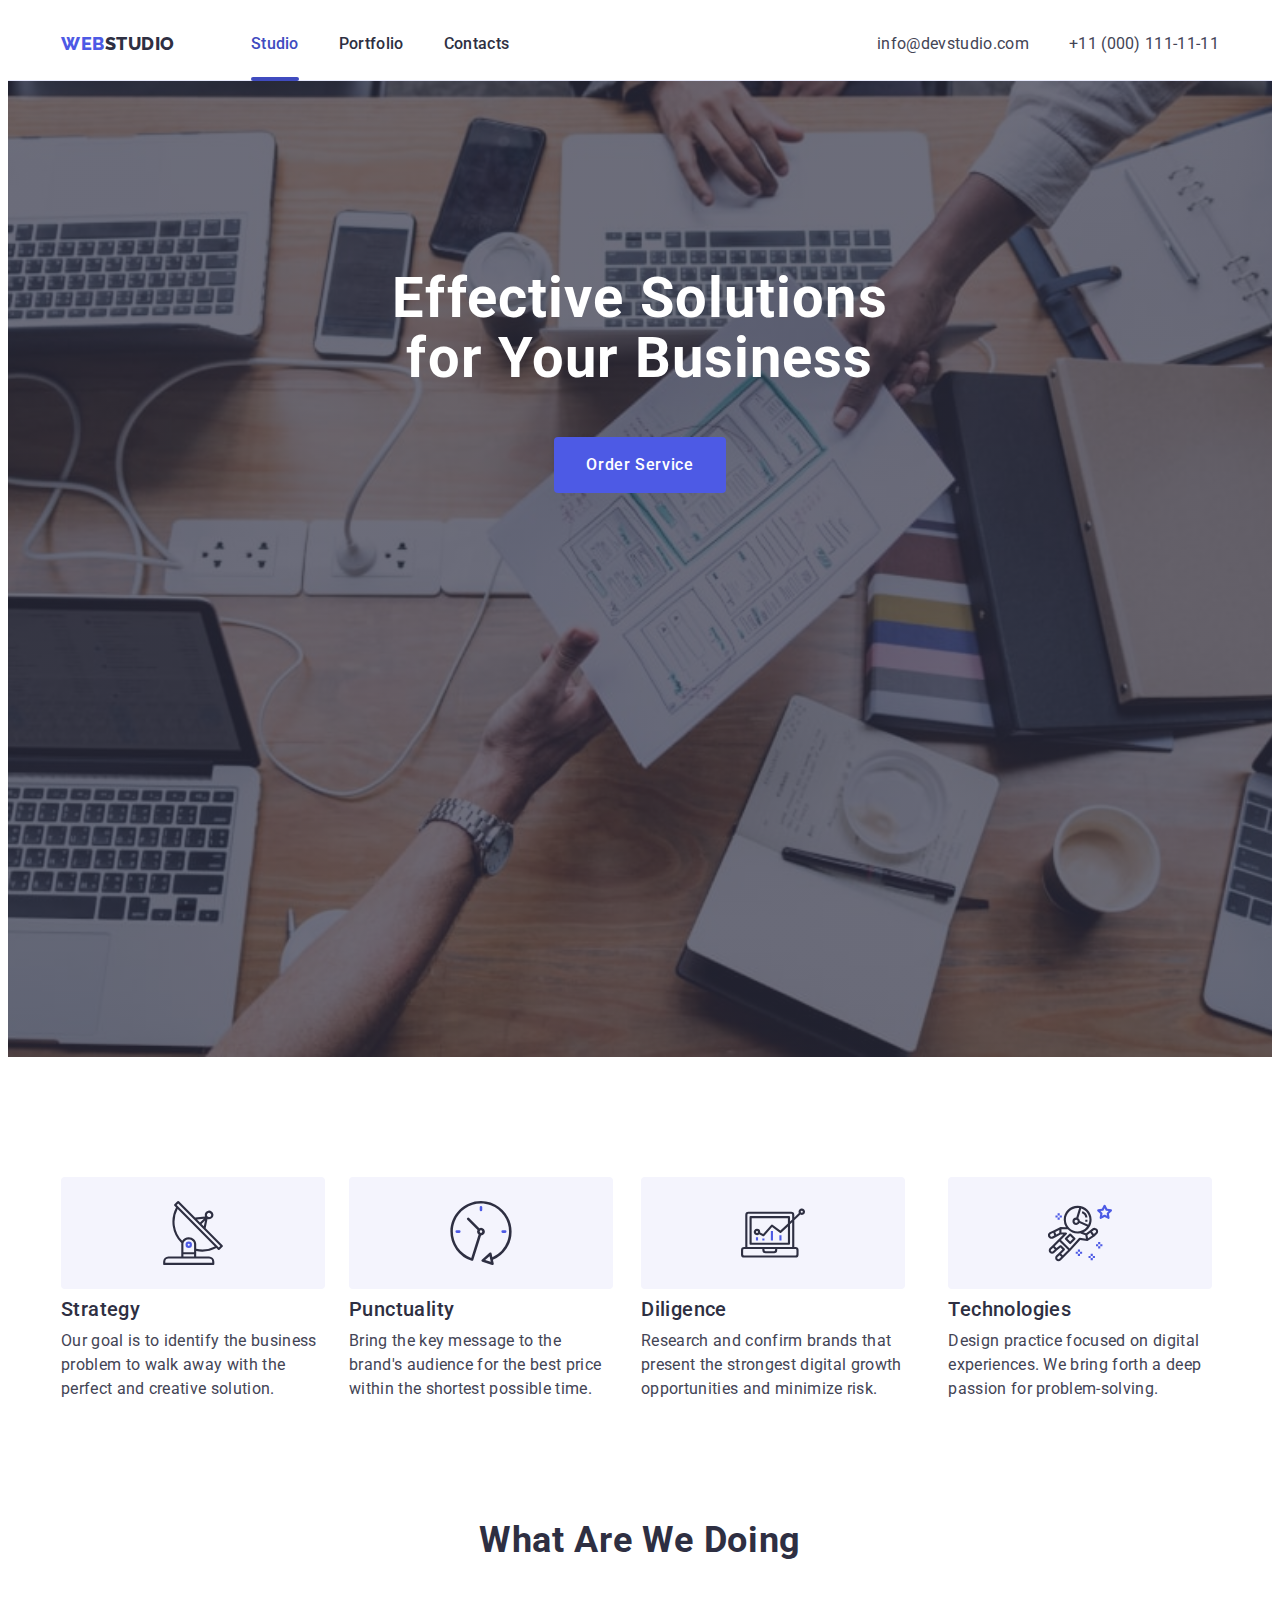
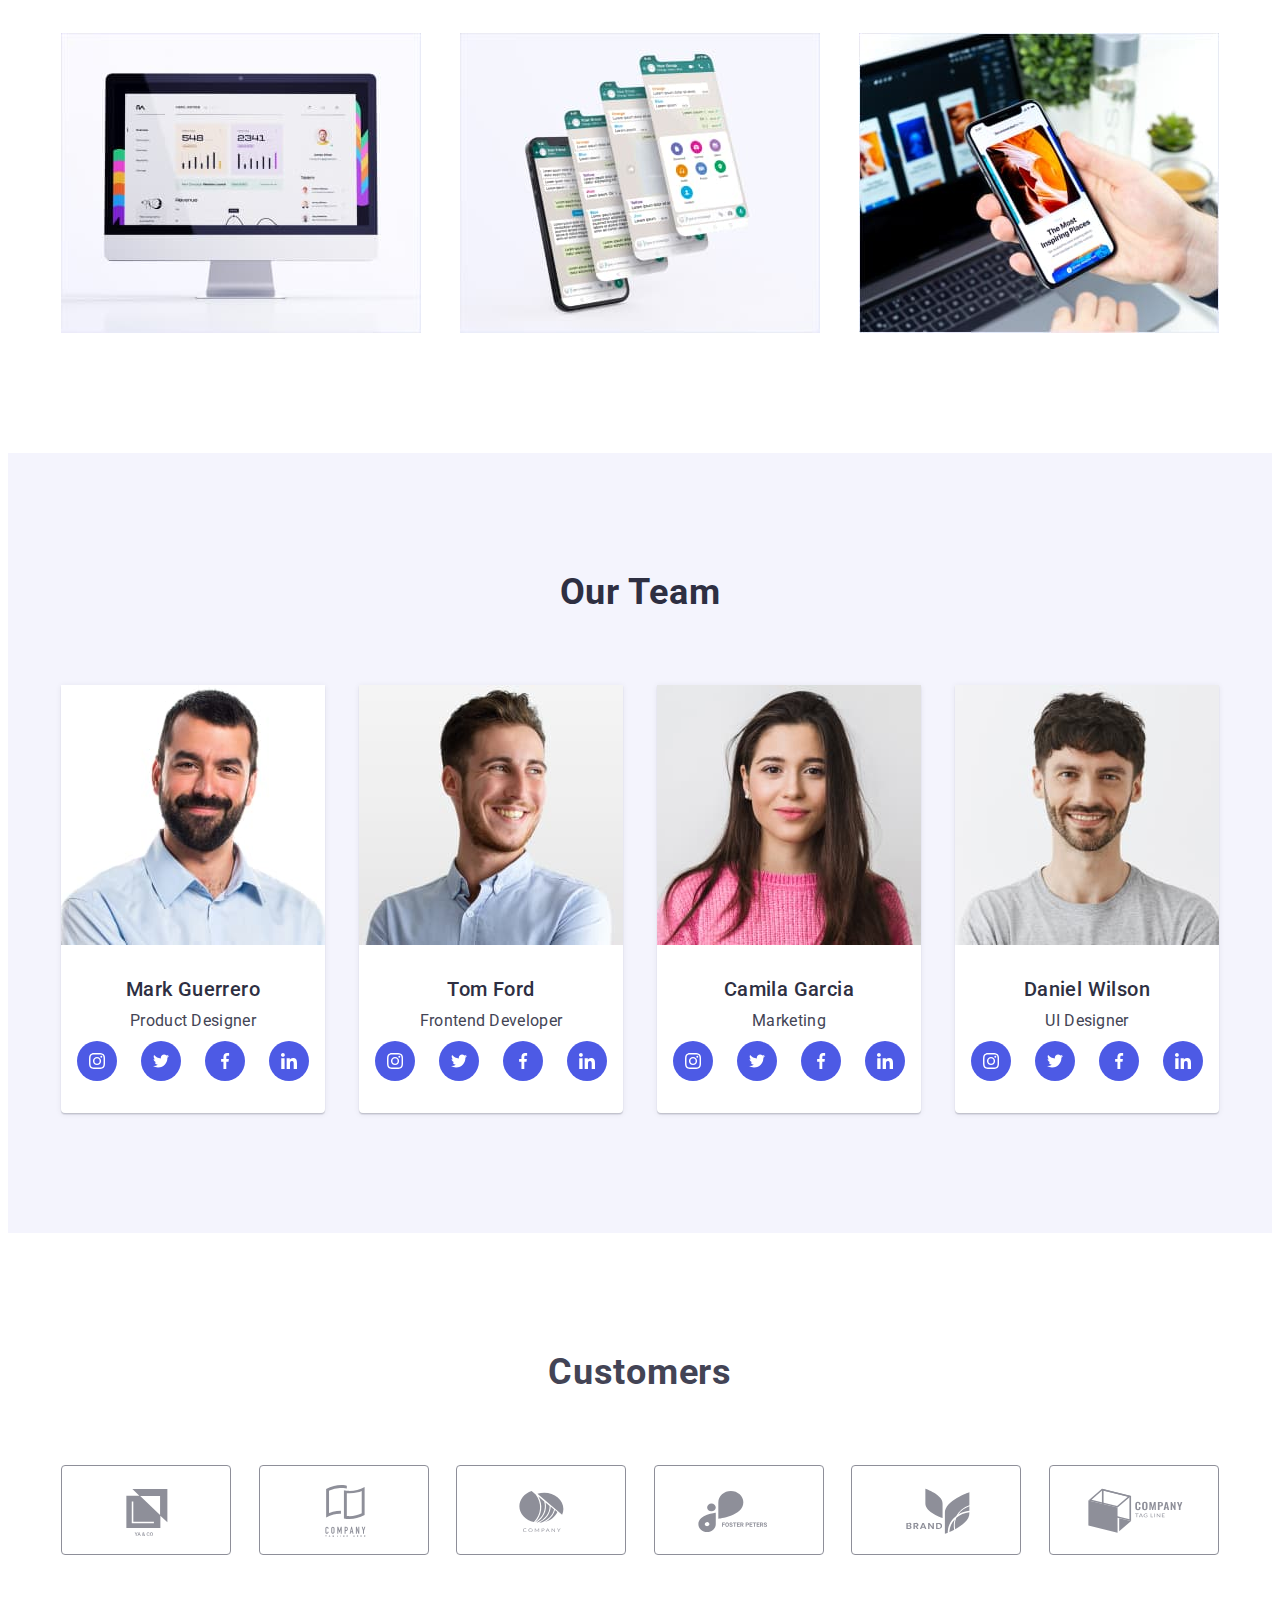
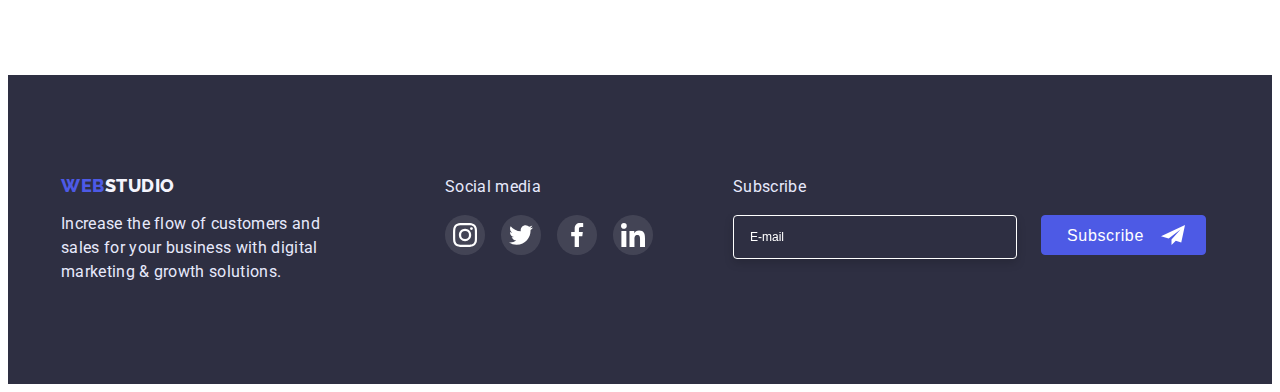
==== commit dd0bf0dc: "perevirka3" ====
--- a/index.html
+++ b/index.html
@@ -6,7 +6,13 @@
     <meta name="viewport" content="width=device-width, initial-scale=1.0" />
     <link rel="preconnect" href="https://fonts.googleapis.com" />
     <link rel="preconnect" href="https://fonts.gstatic.com" crossorigin />
-    <link rel="stylesheet" href="https://cdnjs.cloudflare.com/ajax/libs/modern-normalize/1.1.0/modern-normalize.min.css" integrity="sha512-wpPYUAdjBVSE4KJnH1VR1HeZfpl1ub8YT/NKx4PuQ5NmX2tKuGu6U/JRp5y+Y8XG2tV+wKQpNHVUX03MfMFn9Q==" crossorigin="anonymous" referrerpolicy="no-referrer" />
+    <link
+      rel="stylesheet"
+      href="https://cdnjs.cloudflare.com/ajax/libs/modern-normalize/1.1.0/modern-normalize.min.css"
+      integrity="sha512-wpPYUAdjBVSE4KJnH1VR1HeZfpl1ub8YT/NKx4PuQ5NmX2tKuGu6U/JRp5y+Y8XG2tV+wKQpNHVUX03MfMFn9Q=="
+      crossorigin="anonymous"
+      referrerpolicy="no-referrer"
+    />
     <link
       href="https://fonts.googleapis.com/css2?family=Raleway:wght@800&family=Roboto:wght@400;500;700&display=swap"
       rel="stylesheet"
@@ -22,9 +28,11 @@
             >Web<span class="header-logo">Studio</span></a
           >
           <ul class="header-navigate-list list">
-            <li><a class="header-item link current" href="./index.html">Studio</a></li>
-            <li>
-              <a class="header-item link " href="./portfolio.html">Portfolio</a>
+            <li>
+              <a class="header-item link current" href="./index.html">Studio</a>
+            </li>
+            <li>
+              <a class="header-item link" href="./portfolio.html">Portfolio</a>
             </li>
             <li><a class="header-item link" href="">Contacts</a></li>
           </ul>
@@ -49,27 +57,35 @@
       <section class="face">
         <div class="face-conteiner container">
           <h1 class="face-text">Effective Solutions for Your Business</h1>
-          <button class="face-btn" type="button" data-modal-open>Order Service</button>
-        </div >
+          <button class="face-btn" type="button" data-modal-open>
+            Order Service
+          </button>
+        </div>
       </section>
       <section class="targets">
         <div class="targets-conteiner container">
           <h2 class="visually_hidden">targets</h2>
           <ul class="targets-list list">
             <li class="targets-item">
-            <div class="targets-pictures">
-           <svg class="targets-svg" width="64" height="64"> <use href="./images/sprite-icon-color.svg#icon-antenna-1" ></use> </svg>
-              </div> 
+              <div class="targets-pictures">
+                <svg class="targets-svg" width="64" height="64">
+                  <use
+                    href="./images/sprite-icon-color.svg#icon-antenna-1"
+                  ></use>
+                </svg>
+              </div>
               <h3 class="targets-main">Strategy</h3>
               <p class="targets-text">
-                Our goal is to identify the business problem to walk away with the
-                perfect and creative solution.
+                Our goal is to identify the business problem to walk away with
+                the perfect and creative solution.
               </p>
             </li>
             <li class="targets-item">
               <div class="targets-pictures">
-                <svg class="targets-svg" width="64" height="64"> <use href="./images/sprite-icon-color.svg#icon-clock-1" ></use> </svg>
-              </div> 
+                <svg class="targets-svg" width="64" height="64">
+                  <use href="./images/sprite-icon-color.svg#icon-clock-1"></use>
+                </svg>
+              </div>
               <h3 class="targets-main">Punctuality</h3>
               <p class="targets-text">
                 Bring the key message to the brand's audience for the best price
@@ -78,8 +94,12 @@
             </li>
             <li class="targets-item">
               <div class="targets-pictures">
-                <svg class="targets-svg" width="64" height="64"> <use href="./images/sprite-icon-color.svg#icon-diagram-1" ></use> </svg>
-              </div> 
+                <svg class="targets-svg" width="64" height="64">
+                  <use
+                    href="./images/sprite-icon-color.svg#icon-diagram-1"
+                  ></use>
+                </svg>
+              </div>
               <h3 class="targets-main">Diligence</h3>
               <p class="targets-text">
                 Research and confirm brands that present the strongest digital
@@ -88,8 +108,12 @@
             </li>
             <li class="targets-item">
               <div class="targets-pictures">
-                <svg class="targets-svg" width="64" height="64"> <use href="./images/sprite-icon-color.svg#icon-astronaut-1" ></use> </svg>
-              </div> 
+                <svg class="targets-svg" width="64" height="64">
+                  <use
+                    href="./images/sprite-icon-color.svg#icon-astronaut-1"
+                  ></use>
+                </svg>
+              </div>
               <h3 class="targets-main">Technologies</h3>
               <p class="targets-text">
                 Design practice focused on digital experiences. We bring forth a
@@ -147,22 +171,38 @@
                 <ul class="team-list-icon list">
                   <li class="team-item-icon">
                     <a class="team-icon-link link" href="">
-                      <svg class="team-icon"><use href="./images/sprite-icon.svg#icon-instagram-2"> </use></svg>
-                    </a>
-                  </li>
-                  <li class="team-item-icon">
-                    <a class="team-icon-link link" href="">
-                      <svg class="team-icon"><use href="./images/sprite-icon.svg#icon-twitter-2"></use></svg>
-                    </a>
-                  </li>
-                  <li class="team-item-icon">
-                    <a class="team-icon-link link" href="">
-                      <svg class="team-icon"><use href="./images/sprite-icon.svg#icon-facebook-2">  </use></svg>
-                    </a>
-                  </li>
-                  <li class="team-item-icon">
-                    <a class="team-icon-link link" href="">
-                      <svg class="team-icon"><use href="./images/sprite-icon.svg#icon-linkedin-2">  </use></svg>
+                      <svg class="team-icon">
+                        <use
+                          href="./images/sprite-icon.svg#icon-instagram-2"
+                        ></use>
+                      </svg>
+                    </a>
+                  </li>
+                  <li class="team-item-icon">
+                    <a class="team-icon-link link" href="">
+                      <svg class="team-icon">
+                        <use
+                          href="./images/sprite-icon.svg#icon-twitter-2"
+                        ></use>
+                      </svg>
+                    </a>
+                  </li>
+                  <li class="team-item-icon">
+                    <a class="team-icon-link link" href="">
+                      <svg class="team-icon">
+                        <use
+                          href="./images/sprite-icon.svg#icon-facebook-2"
+                        ></use>
+                      </svg>
+                    </a>
+                  </li>
+                  <li class="team-item-icon">
+                    <a class="team-icon-link link" href="">
+                      <svg class="team-icon">
+                        <use
+                          href="./images/sprite-icon.svg#icon-linkedin-2"
+                        ></use>
+                      </svg>
                     </a>
                   </li>
                 </ul>
@@ -181,22 +221,38 @@
                 <ul class="team-list-icon list">
                   <li class="team-item-icon">
                     <a class="team-icon-link link" href="">
-                      <svg class="team-icon"><use href="./images/sprite-icon.svg#icon-instagram-2"> </use></svg>
-                    </a>
-                  </li>
-                  <li class="team-item-icon">
-                    <a class="team-icon-link link" href="">
-                      <svg class="team-icon"><use href="./images/sprite-icon.svg#icon-twitter-2"></use></svg>
-                    </a>
-                  </li>
-                  <li class="team-item-icon">
-                    <a class="team-icon-link link" href="">
-                      <svg class="team-icon"><use href="./images/sprite-icon.svg#icon-facebook-2">  </use></svg>
-                    </a>
-                  </li>
-                  <li class="team-item-icon">
-                    <a class="team-icon-link link" href="">
-                      <svg class="team-icon"><use href="./images/sprite-icon.svg#icon-linkedin-2">  </use></svg>
+                      <svg class="team-icon">
+                        <use
+                          href="./images/sprite-icon.svg#icon-instagram-2"
+                        ></use>
+                      </svg>
+                    </a>
+                  </li>
+                  <li class="team-item-icon">
+                    <a class="team-icon-link link" href="">
+                      <svg class="team-icon">
+                        <use
+                          href="./images/sprite-icon.svg#icon-twitter-2"
+                        ></use>
+                      </svg>
+                    </a>
+                  </li>
+                  <li class="team-item-icon">
+                    <a class="team-icon-link link" href="">
+                      <svg class="team-icon">
+                        <use
+                          href="./images/sprite-icon.svg#icon-facebook-2"
+                        ></use>
+                      </svg>
+                    </a>
+                  </li>
+                  <li class="team-item-icon">
+                    <a class="team-icon-link link" href="">
+                      <svg class="team-icon">
+                        <use
+                          href="./images/sprite-icon.svg#icon-linkedin-2"
+                        ></use>
+                      </svg>
                     </a>
                   </li>
                 </ul>
@@ -215,22 +271,38 @@
                 <ul class="team-list-icon list">
                   <li class="team-item-icon">
                     <a class="team-icon-link link" href="">
-                      <svg class="team-icon"><use href="./images/sprite-icon.svg#icon-instagram-2"> </use></svg>
-                    </a>
-                  </li>
-                  <li class="team-item-icon">
-                    <a class="team-icon-link link" href="">
-                      <svg class="team-icon"><use href="./images/sprite-icon.svg#icon-twitter-2"></use></svg>
-                    </a>
-                  </li>
-                  <li class="team-item-icon">
-                    <a class="team-icon-link link" href="">
-                      <svg class="team-icon"><use href="./images/sprite-icon.svg#icon-facebook-2">  </use></svg>
-                    </a>
-                  </li>
-                  <li class="team-item-icon">
-                    <a class="team-icon-link link" href="">
-                      <svg class="team-icon"><use href="./images/sprite-icon.svg#icon-linkedin-2">  </use></svg>
+                      <svg class="team-icon">
+                        <use
+                          href="./images/sprite-icon.svg#icon-instagram-2"
+                        ></use>
+                      </svg>
+                    </a>
+                  </li>
+                  <li class="team-item-icon">
+                    <a class="team-icon-link link" href="">
+                      <svg class="team-icon">
+                        <use
+                          href="./images/sprite-icon.svg#icon-twitter-2"
+                        ></use>
+                      </svg>
+                    </a>
+                  </li>
+                  <li class="team-item-icon">
+                    <a class="team-icon-link link" href="">
+                      <svg class="team-icon">
+                        <use
+                          href="./images/sprite-icon.svg#icon-facebook-2"
+                        ></use>
+                      </svg>
+                    </a>
+                  </li>
+                  <li class="team-item-icon">
+                    <a class="team-icon-link link" href="">
+                      <svg class="team-icon">
+                        <use
+                          href="./images/sprite-icon.svg#icon-linkedin-2"
+                        ></use>
+                      </svg>
                     </a>
                   </li>
                 </ul>
@@ -249,22 +321,38 @@
                 <ul class="team-list-icon list">
                   <li class="team-item-icon">
                     <a class="team-icon-link link" href="">
-                      <svg class="team-icon"><use href="./images/sprite-icon.svg#icon-instagram-2"> </use></svg>
-                    </a>
-                  </li>
-                  <li class="team-item-icon">
-                    <a class="team-icon-link link" href="">
-                      <svg class="team-icon"><use href="./images/sprite-icon.svg#icon-twitter-2"></use></svg>
-                    </a>
-                  </li>
-                  <li class="team-item-icon">
-                    <a class="team-icon-link link" href="">
-                      <svg class="team-icon"><use href="./images/sprite-icon.svg#icon-facebook-2">  </use></svg>
-                    </a>
-                  </li>
-                  <li class="team-item-icon">
-                    <a class="team-icon-link link" href="">
-                      <svg class="team-icon"><use href="./images/sprite-icon.svg#icon-linkedin-2">  </use></svg>
+                      <svg class="team-icon">
+                        <use
+                          href="./images/sprite-icon.svg#icon-instagram-2"
+                        ></use>
+                      </svg>
+                    </a>
+                  </li>
+                  <li class="team-item-icon">
+                    <a class="team-icon-link link" href="">
+                      <svg class="team-icon">
+                        <use
+                          href="./images/sprite-icon.svg#icon-twitter-2"
+                        ></use>
+                      </svg>
+                    </a>
+                  </li>
+                  <li class="team-item-icon">
+                    <a class="team-icon-link link" href="">
+                      <svg class="team-icon">
+                        <use
+                          href="./images/sprite-icon.svg#icon-facebook-2"
+                        ></use>
+                      </svg>
+                    </a>
+                  </li>
+                  <li class="team-item-icon">
+                    <a class="team-icon-link link" href="">
+                      <svg class="team-icon">
+                        <use
+                          href="./images/sprite-icon.svg#icon-linkedin-2"
+                        ></use>
+                      </svg>
                     </a>
                   </li>
                 </ul>
@@ -273,142 +361,188 @@
           </ul>
         </div>
       </section>
-      <section class="customers"><div class="container"><h2 class="customers-main">Customers</h2>
-        <ul class="customers-list list">
-          <li class="customers-item">
-            <a href="" class="customers-link link">
-              <svg class="customers-icon" width="" height="">
-                <use href="./images/sprite-icon.svg#icon-Logo"></use>
-              </svg>
-            </a>
-          </li>
-          <li class="customers-item">
-            <a href="" class="customers-link link">
-              <svg class="customers-icon" width="" height="">
-                <use href="./images/sprite-icon.svg#icon-Logo-1"></use>
-              </svg>
-            </a>
-          </li>
-          <li class="customers-item">
-            <a href="" class="customers-link link">
-              <svg class="customers-icon" width="" height="">
-                <use href="./images/sprite-icon.svg#icon-Logo-2"></use>
-              </svg>
-            </a>
-          </li>
-          <li class="customers-item">
-            <a href="" class="customers-link link">
-              <svg class="customers-icon" width="" height="">
-                <use href="./images/sprite-icon.svg#icon-Logo-3"></use>
-              </svg>
-            </a>
-          </li>
-          <li class="customers-item">
-            <a href="" class="customers-link link">
-              <svg class="customers-icon" width="" height="">
-                <use href="./images/sprite-icon.svg#icon-Logo-4"></use>
-              </svg>
-            </a>
-          </li>
-          <li class="customers-item">
-            <a href="" class="customers-link link">
-              <svg class="customers-icon" width="" height="">
-                <use href="./images/sprite-icon.svg#icon-Logo-5"></use>
-              </svg>
-            </a>
-          </li>
-        </ul>
-      </div></section>
+      <section class="customers">
+        <div class="container">
+          <h2 class="customers-main">Customers</h2>
+          <ul class="customers-list list">
+            <li class="customers-item">
+              <a href="" class="customers-link link">
+                <svg class="customers-icon" width="" height="">
+                  <use href="./images/sprite-icon.svg#icon-Logo"></use>
+                </svg>
+              </a>
+            </li>
+            <li class="customers-item">
+              <a href="" class="customers-link link">
+                <svg class="customers-icon" width="" height="">
+                  <use href="./images/sprite-icon.svg#icon-Logo-1"></use>
+                </svg>
+              </a>
+            </li>
+            <li class="customers-item">
+              <a href="" class="customers-link link">
+                <svg class="customers-icon" width="" height="">
+                  <use href="./images/sprite-icon.svg#icon-Logo-2"></use>
+                </svg>
+              </a>
+            </li>
+            <li class="customers-item">
+              <a href="" class="customers-link link">
+                <svg class="customers-icon" width="" height="">
+                  <use href="./images/sprite-icon.svg#icon-Logo-3"></use>
+                </svg>
+              </a>
+            </li>
+            <li class="customers-item">
+              <a href="" class="customers-link link">
+                <svg class="customers-icon" width="" height="">
+                  <use href="./images/sprite-icon.svg#icon-Logo-4"></use>
+                </svg>
+              </a>
+            </li>
+            <li class="customers-item">
+              <a href="" class="customers-link link">
+                <svg class="customers-icon" width="" height="">
+                  <use href="./images/sprite-icon.svg#icon-Logo-5"></use>
+                </svg>
+              </a>
+            </li>
+          </ul>
+        </div>
+      </section>
     </main>
     <footer class="footer">
-      <div class=" footer-conteiner container">
+      <div class="footer-conteiner container">
         <div class="footer_logo-text">
           <a class="logo link" href="./index.html"
             >Web<span class="footer-logo">Studio</span></a
           >
           <p class="footer-text">
-            Increase the flow of customers and sales for your business with digital
-            marketing & growth solutions.
+            Increase the flow of customers and sales for your business with
+            digital marketing & growth solutions.
           </p>
         </div>
         <div class="footer-social">
           <p class="social-text">Social media</p>
           <ul class="social-list-icon list">
-                    <li class="social-item-icon">
-                      <a class="social-icon-link link" href="">
-                        <svg class="social-icon"><use href="./images/sprite-icon.svg#icon-instagram-2"> </use></svg>
-                      </a>
-                    </li>
-                    <li class="social-item-icon">
-                      <a class="social-icon-link link" href="">
-                        <svg class="social-icon"><use href="./images/sprite-icon.svg#icon-twitter-2"></use></svg>
-                      </a>
-                    </li>
-                    <li class="social-item-icon">
-                      <a class="social-icon-link link" href="">
-                        <svg class="social-icon"><use href="./images/sprite-icon.svg#icon-facebook-2">  </use></svg>
-                      </a>
-                    </li>
-                    <li class="social-item-icon">
-                      <a class="social-icon-link link" href="">
-                        <svg class="social-icon"><use href="./images/sprite-icon.svg#icon-linkedin-2">  </use></svg>
-                      </a>
-                    </li>
-                  </ul>
+            <li class="social-item-icon">
+              <a class="social-icon-link link" href="">
+                <svg class="social-icon">
+                  <use href="./images/sprite-icon.svg#icon-instagram-2"></use>
+                </svg>
+              </a>
+            </li>
+            <li class="social-item-icon">
+              <a class="social-icon-link link" href="">
+                <svg class="social-icon">
+                  <use href="./images/sprite-icon.svg#icon-twitter-2"></use>
+                </svg>
+              </a>
+            </li>
+            <li class="social-item-icon">
+              <a class="social-icon-link link" href="">
+                <svg class="social-icon">
+                  <use href="./images/sprite-icon.svg#icon-facebook-2"></use>
+                </svg>
+              </a>
+            </li>
+            <li class="social-item-icon">
+              <a class="social-icon-link link" href="">
+                <svg class="social-icon">
+                  <use href="./images/sprite-icon.svg#icon-linkedin-2"></use>
+                </svg>
+              </a>
+            </li>
+          </ul>
         </div>
         <form class="footer-connect">
           <div>
             <p class="social-text">Subscribe</p>
-            <input type="email" name="email" class="connect-email" placeholder="E-mail">
+            <input
+              type="email"
+              name="email"
+              class="connect-email"
+              placeholder="E-mail"
+            />
           </div>
-          <button type="submit" class="connect-btn">Subscribe</button></form>
-          </div>
+          <button type="submit" class="connect-btn">Subscribe</button>
+        </form>
+      </div>
     </footer>
     <div class="backdrop is-hidden" data-modal>
       <div class="modal">
         <button type="button" class="backdrop-close-btn" data-modal-close>
           <svg class="close-btn">
-            <use class="close-btn-x" width="8px" height="8px" href="./images/xo.svg#icon-x"></use></svg>
-          </button>
-          <p class="modal-main">Leave your contacts and we will call you back<p>
+            <use
+              class="close-btn-x"
+              width="8px"
+              height="8px"
+              href="./images/xo.svg#icon-x"
+            ></use>
+          </svg>
+        </button>
+        <p class="modal-main">Leave your contacts and we will call you back</p>
         <form class="modal-form">
-  
-            <label class="modal-label">Name
-              <div class="modal-label-input">
-                <input class="modal-field" type="text" name="name" autofocus >
-                <span class="label-icon">
-                  <svg class="label-icon-svg">
-                    <use class="label-icon-use" href="./images/sprite-icon.svg#icon-person"></use>
-                  </svg>
-              </span>
-              </div>
-            </label>
-            <label class="modal-label">Phone
-              <div class="modal-label-input">
-                <input class="modal-field" type="tel" name="tel">
-                <span class="label-icon">
-                  <svg class="label-icon-svg kostul">
-                    <use class="label-icon-use" width="13px" height="13px" href="./images/sprite-icon.svg#icon-phone"></use>
-                  </svg>
-                </span>
-              </div>
-            </label>
-            <label class="modal-label">Email
-              <div class="modal-label-input">
-                <input class="modal-field" type="email" name="email">
-                <span class="label-icon">
-                  <svg class="label-icon-svg kostul">
-                    <use class="label-icon-use" width="15px" height="12px" href="./images/sprite-icon.svg#icon-mail"></use>
-                  </svg>
-                </span>
-              </div>
-            </label>
-            <label class="modal-label">Comment
-              <textarea class="modal-textarea" name="coment" placeholder="Text input" ></textarea>
-            </label>
+          <label class="modal-label"
+            >Name
+
+            <input class="modal-field" type="text" name="name" autofocus />
+            <span class="label-icon">
+              <svg class="label-icon-svg">
+                <use
+                  class="label-icon-use"
+                  href="./images/sprite-icon.svg#icon-person"
+                ></use>
+              </svg>
+            </span>
+          </label>
+          <label class="modal-label"
+            >Phone
+
+            <input class="modal-field" type="tel" name="tel" />
+            <span class="label-icon">
+              <svg class="label-icon-svg kostul">
+                <use
+                  class="label-icon-use"
+                  width="13px"
+                  height="13px"
+                  href="./images/sprite-icon.svg#icon-phone"
+                ></use>
+              </svg>
+            </span>
+          </label>
+          <label class="modal-label"
+            >Email
+
+            <input class="modal-field" type="email" name="email" />
+            <span class="label-icon">
+              <svg class="label-icon-svg kostul">
+                <use
+                  class="label-icon-use"
+                  width="15px"
+                  height="12px"
+                  href="./images/sprite-icon.svg#icon-mail"
+                ></use>
+              </svg>
+            </span>
+          </label>
+          <label class="modal-label"
+            >Comment
+            <textarea
+              class="modal-textarea"
+              name="coment"
+              placeholder="Text input"
+            ></textarea>
+          </label>
           <div class="modal-police">
             <label class="policy-label">
-              <input class="real-chackbox visually_hidden" type="checkbox" name="police" value="police" required>
+              <input
+                class="real-chackbox visually_hidden"
+                type="checkbox"
+                name="police"
+                value="police"
+                required
+              />
               <span class="modal-chackbox"></span>
               I accept the terms and conditions of the
               <a class="" href=""> Privacy Policy</a>
--- a/styles/styles.css
+++ b/styles/styles.css
@@ -117,7 +117,7 @@
 
 
     transition: background-color 250ms cubic-bezier(0.4, 0, 0.2, 1),
-    border 250ms cubic-bezier(0.4, 0, 0.2, 1);
+        border 250ms cubic-bezier(0.4, 0, 0.2, 1);
     cursor: pointer;
 
 }
@@ -160,12 +160,8 @@
     margin-top: 16px;
 }
 
-.modal-label-input {
+.modal-label {
     position: relative;
-
-}
-
-.modal-label {
     padding: 0;
     margin-bottom: 8px;
 
@@ -186,7 +182,8 @@
     width: 100%;
     height: 40px;
     margin-top: 4px;
-    padding: 0;
+    padding-left: 38px;
+    padding-right: 4px;
     opacity: 0.2;
     border: 1px solid #2E2F42;
     border-radius: 4px;
@@ -214,7 +211,7 @@
     position: absolute;
     top: 50%;
     left: 16px;
-    transform: translateY(-50%);
+    transform: translateY(-3px);
 
 
     width: 18px;
@@ -254,13 +251,14 @@
     color: rgba(46, 47, 66, 0.4);
 }
 
-.modal-police {}
+.modal-police {
+    margin-bottom: 24px;
+}
 
 .policy-label {
     display: flex;
     align-items: center;
     padding: 0;
-    margin-bottom: 24px;
 
     font-weight: 400;
     font-size: 12px;
@@ -423,9 +421,7 @@
 }
 
 .footer-conteiner {
-    position: relative;
-    display: flex;
-    justify-content: flex-start;
+    display: flex;
 }
 
 .footer_logo-text {}
@@ -520,7 +516,7 @@
 }
 
 .connect-btn {
-    position: absolute;
+    position: relative;
     right: 0;
     top: 40px;
     width: 165px;
@@ -537,7 +533,7 @@
     letter-spacing: 0.04em;
     color: var(--white_background);
     transition: background-color 250ms cubic-bezier(0.4, 0, 0.2, 1),
-    border-color 250ms cubic-bezier(0.4, 0, 0.2, 1);
+        border-color 250ms cubic-bezier(0.4, 0, 0.2, 1);
 }
 
 .connect-btn:is(:hover, :focus) {
